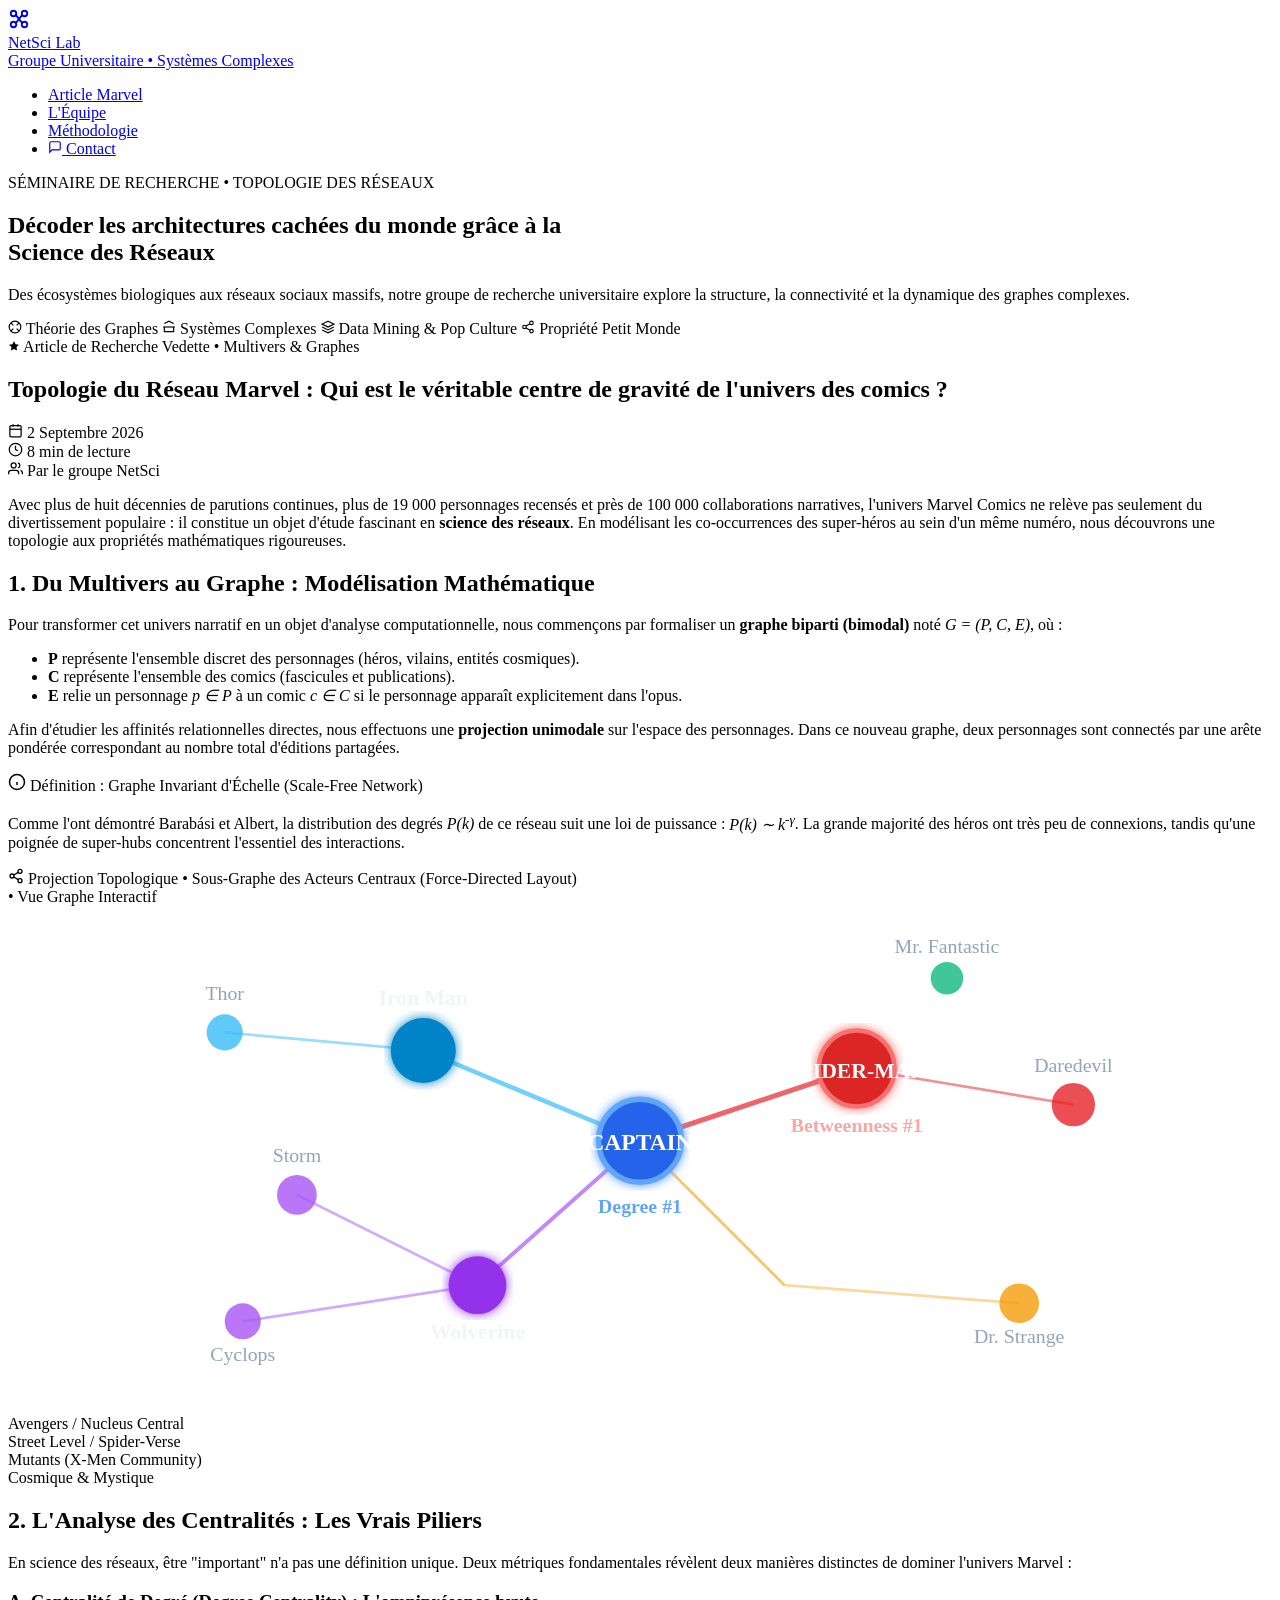
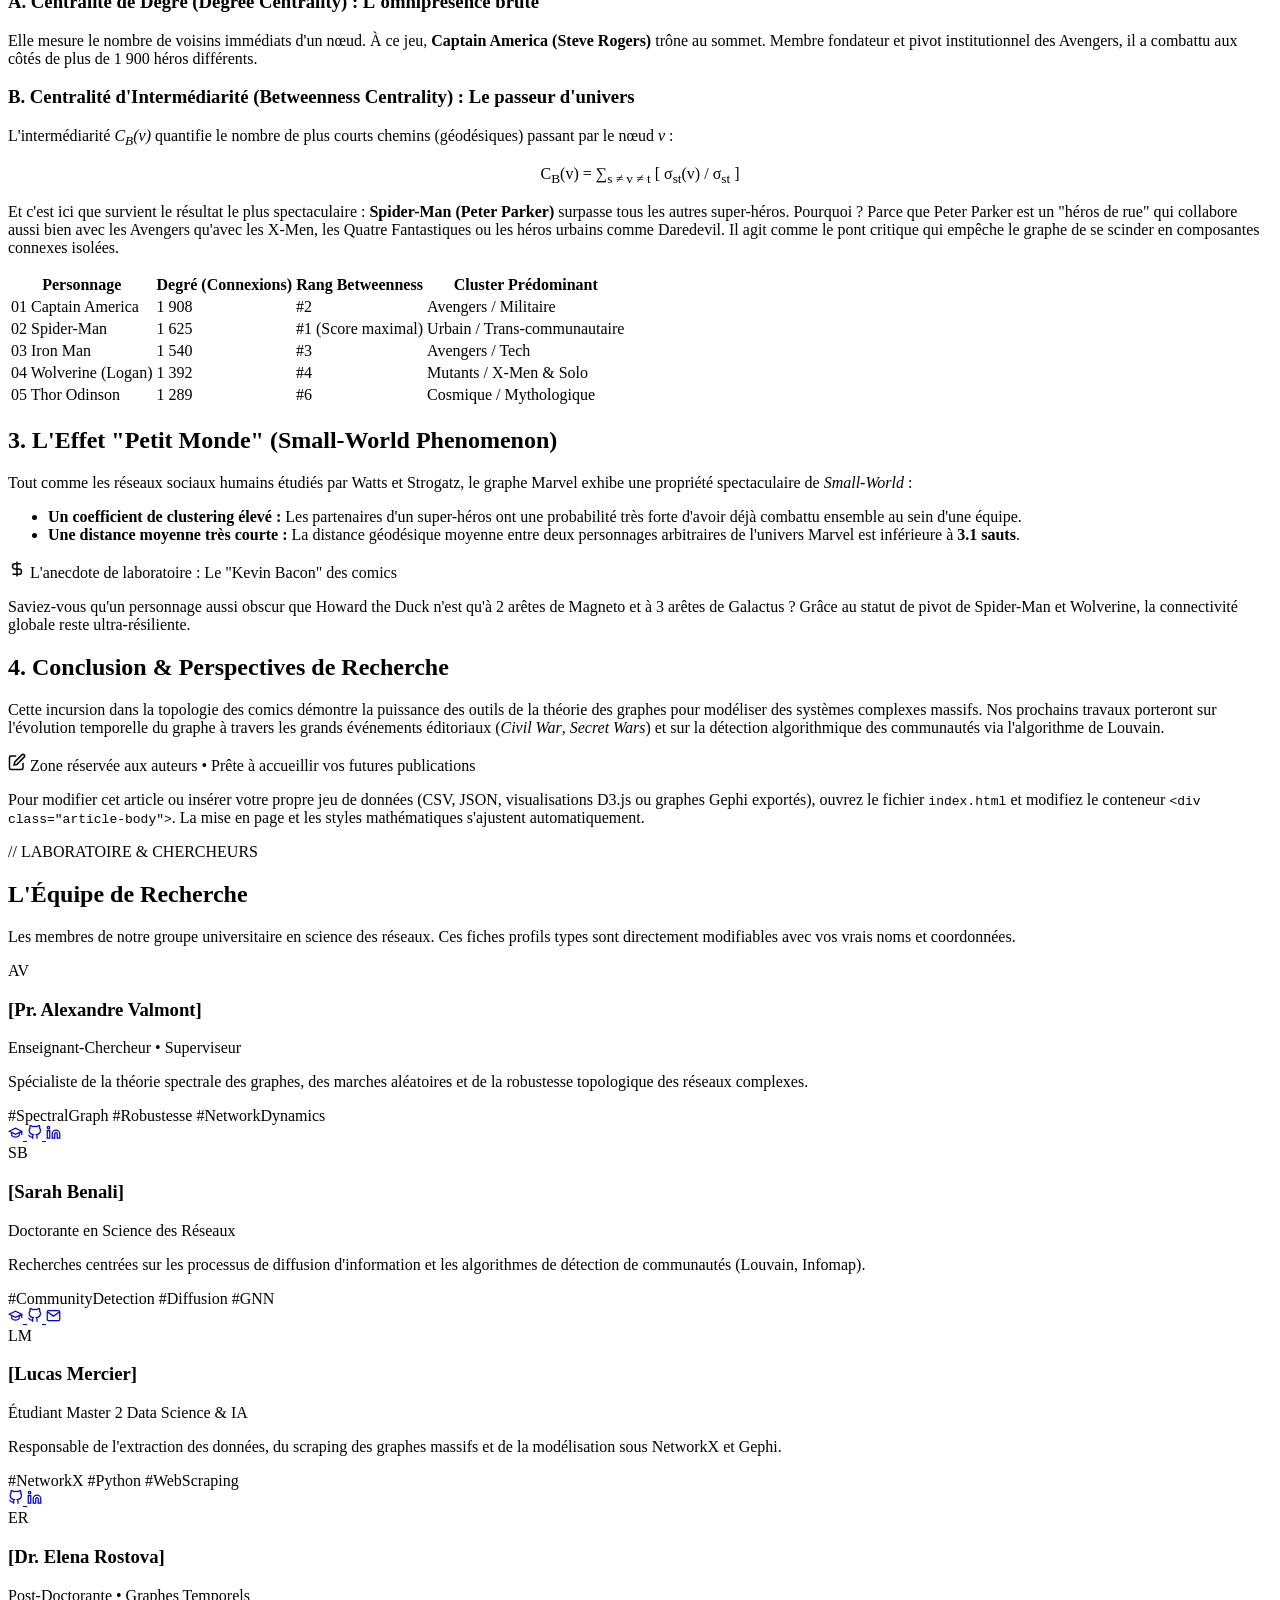
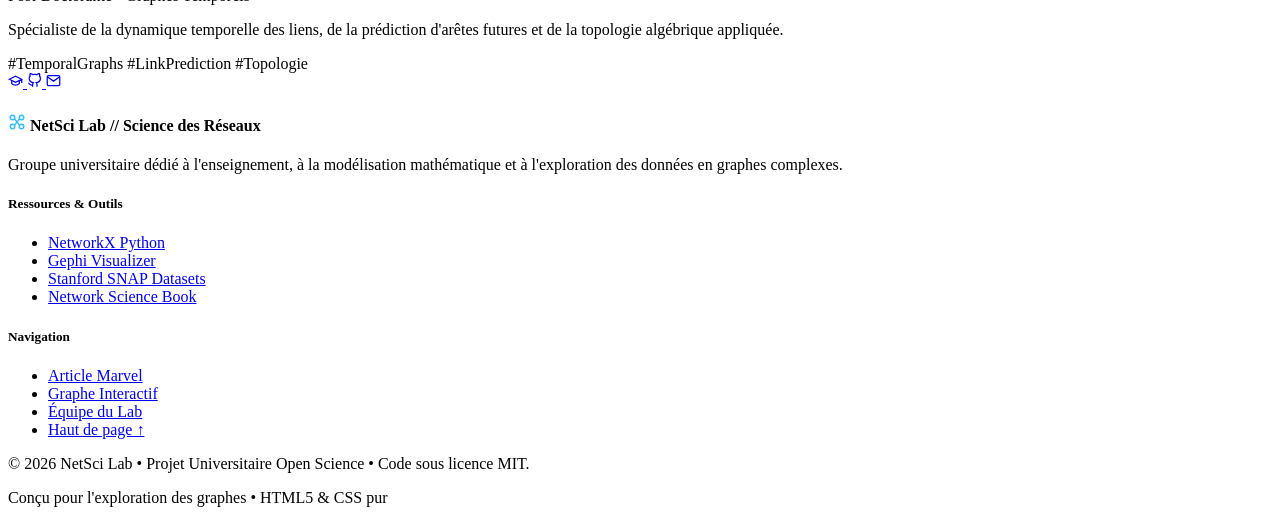
==== index.html @ ac087aaa "Create index.html" ====
<!DOCTYPE html>
<html lang="fr">
<head>
  <meta charset="UTF-8">
  <meta name="viewport" content="width=device-width, initial-scale=1.0">
  <title>NetSci Lab // Blog Universitaire en Science des Réseaux</title>
  <meta name="description" content="Carnet de recherche et blog universitaire dédié à la théorie des graphes, aux systèmes complexes et à l'analyse de réseaux. Premier article : Topologie du réseau Marvel.">
  
  <!-- Polices Google Fonts (Plus Jakarta Sans & JetBrains Mono) -->
  <link rel="preconnect" href="https://fonts.googleapis.com">
  <link rel="preconnect" href="https://fonts.gstatic.com" crossorigin>
  <link href="https://fonts.googleapis.com/css2?family=JetBrains+Mono:wght@400;500;600&family=Plus+Jakarta+Sans:wght@300;400;500;600;700;800&display=swap" rel="stylesheet">
  
  <!-- Feuille de style principale -->
  <link rel="stylesheet" href="style.css">
</head>
<body>

  <!-- Barre de progression de lecture -->
  <div id="reading-progress" aria-hidden="true"></div>

  <!-- NAVIGATION -->
  <header class="navbar">
    <div class="nav-container">
      <a href="#" class="brand" aria-label="Accueil NetSci Lab">
        <div class="brand-icon">
          <!-- Icône abstraite de graphe / réseau -->
          <svg width="22" height="22" viewBox="0 0 24 24" fill="none" stroke="currentColor" stroke-width="2" stroke-linecap="round" stroke-linejoin="round">
            <circle cx="6" cy="6" r="3"></circle>
            <circle cx="18" cy="6" r="3"></circle>
            <circle cx="18" cy="18" r="3"></circle>
            <circle cx="6" cy="18" r="3"></circle>
            <line x1="8.5" y1="7.5" x2="15.5" y2="16.5"></line>
            <line x1="8.5" y1="16.5" x2="15.5" y2="7.5"></line>
          </svg>
        </div>
        <div class="brand-meta">
          <div class="brand-title">
            <span>NetSci</span> Lab
          </div>
          <span class="univ-badge">Groupe Universitaire &bull; Systèmes Complexes</span>
        </div>
      </a>

      <nav aria-label="Navigation principale">
        <ul class="nav-links">
          <li><a href="#article" class="active">Article Marvel</a></li>
          <li><a href="#team">L'Équipe</a></li>
          <li><a href="#methodology">Méthodologie</a></li>
          <li><a href="#contact" class="btn-nav">
            <svg width="14" height="14" viewBox="0 0 24 24" fill="none" stroke="currentColor" stroke-width="2">
              <path d="M21 15a2 2 0 0 1-2 2H7l-4 4V5a2 2 0 0 1 2-2h14a2 2 0 0 1 2 2z"></path>
            </svg>
            Contact
          </a></li>
        </ul>
      </nav>
    </div>
  </header>

  <!-- SECTION HÉROÏQUE -->
  <section class="hero">
    <div class="hero-pill">
      <span class="hero-pill-dot"></span>
      SÉMINAIRE DE RECHERCHE &bull; TOPOLOGIE DES RÉSEAUX
    </div>
    
    <h1 class="hero-title">
      Décoder les architectures cachées du monde grâce à la <br>
      <span class="gradient-text">Science des Réseaux</span>
    </h1>

    <p class="hero-subtitle">
      Des écosystèmes biologiques aux réseaux sociaux massifs, notre groupe de recherche universitaire explore la structure, la connectivité et la dynamique des graphes complexes.
    </p>

    <div class="hero-tags">
      <span class="tag-badge">
        <svg width="14" height="14" viewBox="0 0 24 24" fill="none" stroke="currentColor" stroke-width="2"><circle cx="12" cy="12" r="10"></circle><path d="m4.93 4.93 4.24 4.24"></path><path d="m14.83 9.17 4.24-4.24"></path><path d="m14.83 14.83 4.24 4.24"></path><path d="m9.17 14.83-4.24 4.24"></path></svg>
        Théorie des Graphes
      </span>
      <span class="tag-badge">
        <svg width="14" height="14" viewBox="0 0 24 24" fill="none" stroke="currentColor" stroke-width="2"><path d="M2 12h20"></path><path d="M20 12v8H4v-8"></path><path d="m4 6 8-4 8 4"></path></svg>
        Systèmes Complexes
      </span>
      <span class="tag-badge">
        <svg width="14" height="14" viewBox="0 0 24 24" fill="none" stroke="currentColor" stroke-width="2"><polygon points="12 2 2 7 12 12 22 7 12 2"></polygon><polyline points="2 17 12 22 22 17"></polyline><polyline points="2 12 12 17 22 12"></polyline></svg>
        Data Mining &amp; Pop Culture
      </span>
      <span class="tag-badge">
        <svg width="14" height="14" viewBox="0 0 24 24" fill="none" stroke="currentColor" stroke-width="2"><circle cx="18" cy="5" r="3"></circle><circle cx="6" cy="12" r="3"></circle><circle cx="18" cy="19" r="3"></circle><line x1="8.59" y1="13.51" x2="15.42" y2="17.49"></line><line x1="15.41" y1="6.51" x2="8.59" y2="10.49"></line></svg>
        Propriété Petit Monde
      </span>
    </div>
  </section>

  <!-- ZONE PRINCIPALE : ARTICLE DE FOND -->
  <main class="main-layout" id="article">
    <article class="article-container">
      
      <!-- En-tête de l'article -->
      <header class="article-header">
        <div class="article-category">
          <svg width="12" height="12" viewBox="0 0 24 24" fill="currentColor">
            <polygon points="12 2 15.09 8.26 22 9.27 17 14.14 18.18 21.02 12 17.77 5.82 21.02 7 14.14 2 9.27 8.91 8.26 12 2"></polygon>
          </svg>
          Article de Recherche Vedette &bull; Multivers &amp; Graphes
        </div>

        <h1 class="article-title">
          Topologie du Réseau Marvel : Qui est le véritable centre de gravité de l'univers des comics ?
        </h1>

        <div class="article-meta">
          <div class="meta-item">
            <svg width="15" height="15" viewBox="0 0 24 24" fill="none" stroke="currentColor" stroke-width="2"><rect x="3" y="4" width="18" height="18" rx="2" ry="2"></rect><line x1="16" y1="2" x2="16" y2="6"></line><line x1="8" y1="2" x2="8" y2="6"></line><line x1="3" y1="10" x2="21" y2="10"></line></svg>
            <span>2 Septembre 2026</span>
          </div>
          <div class="meta-item">
            <svg width="15" height="15" viewBox="0 0 24 24" fill="none" stroke="currentColor" stroke-width="2"><circle cx="12" cy="12" r="10"></circle><polyline points="12 6 12 12 16 14"></polyline></svg>
            <span>8 min de lecture</span>
          </div>
          <div class="meta-item">
            <svg width="15" height="15" viewBox="0 0 24 24" fill="none" stroke="currentColor" stroke-width="2"><path d="M17 21v-2a4 4 0 0 0-4-4H5a4 4 0 0 0-4 4v2"></path><circle cx="9" cy="7" r="4"></circle><path d="M23 21v-2a4 4 0 0 0-3-3.87"></path><path d="M16 3.13a4 4 0 0 1 0 7.75"></path></svg>
            <span>Par le groupe NetSci</span>
          </div>
        </div>
      </header>

      <!-- Corps rédigé de l'article -->
      <div class="article-body">
        
        <p class="article-lead">
          Avec plus de huit décennies de parutions continues, plus de 19 000 personnages recensés et près de 100 000 collaborations narratives, l'univers Marvel Comics ne relève pas seulement du divertissement populaire : il constitue un objet d'étude fascinant en <strong>science des réseaux</strong>. En modélisant les co-occurrences des super-héros au sein d'un même numéro, nous découvrons une topologie aux propriétés mathématiques rigoureuses.
        </p>

        <h2>1. Du Multivers au Graphe : Modélisation Mathématique</h2>
        <p>
          Pour transformer cet univers narratif en un objet d'analyse computationnelle, nous commençons par formaliser un <strong>graphe biparti (bimodal)</strong> noté <em>G = (P, C, E)</em>, où :
        </p>
        <ul>
          <li><strong>P</strong> représente l'ensemble discret des personnages (héros, vilains, entités cosmiques).</li>
          <li><strong>C</strong> représente l'ensemble des comics (fascicules et publications).</li>
          <li><strong>E</strong> relie un personnage <em>p &isin; P</em> à un comic <em>c &isin; C</em> si le personnage apparaît explicitement dans l'opus.</li>
        </ul>
        <p>
          Afin d'étudier les affinités relationnelles directes, nous effectuons une <strong>projection unimodale</strong> sur l'espace des personnages. Dans ce nouveau graphe, deux personnages sont connectés par une arête pondérée correspondant au nombre total d'éditions partagées.
        </p>

        <div class="callout">
          <div class="callout-header">
            <svg width="18" height="18" viewBox="0 0 24 24" fill="none" stroke="currentColor" stroke-width="2"><circle cx="12" cy="12" r="10"></circle><line x1="12" y1="16" x2="12" y2="12"></line><line x1="12" y1="8" x2="12.01" y2="8"></line></svg>
            Définition : Graphe Invariant d'Échelle (Scale-Free Network)
          </div>
          <p>
            Comme l'ont démontré Barabási et Albert, la distribution des degrés <em>P(k)</em> de ce réseau suit une loi de puissance : <em>P(k) &sim; k<sup>-&gamma;</sup></em>. La grande majorité des héros ont très peu de connexions, tandis qu'une poignée de super-hubs concentrent l'essentiel des interactions.
          </p>
        </div>

        <!-- MODULE VISUEL DU GRAPHE INTERACTIF -->
        <div class="graph-preview-card" id="methodology">
          <div class="graph-card-header">
            <div class="graph-card-title">
              <svg width="16" height="16" viewBox="0 0 24 24" fill="none" stroke="currentColor" stroke-width="2"><circle cx="18" cy="5" r="3"></circle><circle cx="6" cy="12" r="3"></circle><circle cx="18" cy="19" r="3"></circle><line x1="8.59" y1="13.51" x2="15.42" y2="17.49"></line><line x1="15.41" y1="6.51" x2="8.59" y2="10.49"></line></svg>
              Projection Topologique &bull; Sous-Graphe des Acteurs Centraux (Force-Directed Layout)
            </div>
            <div class="graph-card-actions">
              <span class="graph-badge-live">&bull; Vue Graphe Interactif</span>
            </div>
          </div>

          <div class="graph-canvas-mockup">
            <!-- Schéma vectoriel illustrant les nœuds centraux et leurs liens -->
            <svg class="graph-svg" viewBox="0 0 700 280">
              <defs>
                <linearGradient id="edgeGrad" x1="0%" y1="0%" x2="100%" y2="100%">
                  <stop offset="0%" stop-color="#38bdf8" stop-opacity="0.6"/>
                  <stop offset="100%" stop-color="#a855f7" stop-opacity="0.6"/>
                </linearGradient>
                <filter id="glow">
                  <feGaussianBlur stdDeviation="3" result="coloredBlur"/>
                  <feMerge>
                    <feMergeNode in="coloredBlur"/>
                    <feMergeNode in="SourceGraphic"/>
                  </feMerge>
                </filter>
              </defs>

              <!-- Arêtes du graphe -->
              <g stroke="rgba(255, 255, 255, 0.12)" stroke-width="1.5">
                <!-- Liens Capitaine / Iron Man / Spider-Man -->
                <line x1="350" y1="130" x2="230" y2="80" stroke="#38bdf8" stroke-width="2.5" stroke-opacity="0.7"/>
                <line x1="350" y1="130" x2="470" y2="90" stroke="#e62429" stroke-width="2.8" stroke-opacity="0.7"/>
                <line x1="230" y1="80" x2="470" y2="90" stroke="rgba(255,255,255,0.2)"/>
                <!-- Liens Wolverine (Hub Mutant) -->
                <line x1="350" y1="130" x2="260" y2="210" stroke="#a855f7" stroke-width="2.2" stroke-opacity="0.7"/>
                <line x1="260" y1="210" x2="130" y2="230" stroke="#a855f7" stroke-opacity="0.5"/>
                <line x1="260" y1="210" x2="160" y2="160" stroke="#a855f7" stroke-opacity="0.5"/>
                <!-- Liens Thor & Cosmique -->
                <line x1="230" y1="80" x2="120" y2="70" stroke="#38bdf8" stroke-opacity="0.5"/>
                <line x1="350" y1="130" x2="430" y2="210" stroke="#f59e0b" stroke-opacity="0.6"/>
                <line x1="430" y1="210" x2="560" y2="220" stroke="#f59e0b" stroke-opacity="0.4"/>
                <line x1="470" y1="90" x2="590" y2="110" stroke="#e62429" stroke-opacity="0.5"/>
                <line x1="470" y1="90" x2="520" y2="40" stroke="rgba(255,255,255,0.2)"/>
              </g>

              <!-- Nœuds périphériques -->
              <circle cx="120" cy="70" r="10" fill="#38bdf8" opacity="0.8"/>
              <text x="120" y="52" fill="#94a3b8" font-size="11" text-anchor="middle" font-family="var(--font-mono)">Thor</text>

              <circle cx="160" cy="160" r="11" fill="#a855f7" opacity="0.8"/>
              <text x="160" y="142" fill="#94a3b8" font-size="11" text-anchor="middle" font-family="var(--font-mono)">Storm</text>

              <circle cx="130" cy="230" r="10" fill="#a855f7" opacity="0.8"/>
              <text x="130" y="252" fill="#94a3b8" font-size="11" text-anchor="middle" font-family="var(--font-mono)">Cyclops</text>

              <circle cx="560" cy="220" r="11" fill="#f59e0b" opacity="0.8"/>
              <text x="560" y="242" fill="#94a3b8" font-size="11" text-anchor="middle" font-family="var(--font-mono)">Dr. Strange</text>

              <circle cx="590" cy="110" r="12" fill="#e62429" opacity="0.8"/>
              <text x="590" y="92" fill="#94a3b8" font-size="11" text-anchor="middle" font-family="var(--font-mono)">Daredevil</text>

              <circle cx="520" cy="40" r="9" fill="#10b981" opacity="0.8"/>
              <text x="520" y="26" fill="#94a3b8" font-size="11" text-anchor="middle" font-family="var(--font-mono)">Mr. Fantastic</text>

              <!-- Nœuds majeurs (Hubs) avec lueur -->
              <!-- Wolverine -->
              <circle cx="260" cy="210" r="16" fill="#9333ea" filter="url(#glow)"/>
              <text x="260" y="240" fill="#f1f5f9" font-size="12" font-weight="700" text-anchor="middle" font-family="var(--font-sans)">Wolverine</text>

              <!-- Iron Man -->
              <circle cx="230" cy="80" r="18" fill="#0284c7" filter="url(#glow)"/>
              <text x="230" y="55" fill="#f1f5f9" font-size="12" font-weight="700" text-anchor="middle" font-family="var(--font-sans)">Iron Man</text>

              <!-- Captain America (Centre géodésique) -->
              <circle cx="350" cy="130" r="23" fill="#2563eb" stroke="#60a5fa" stroke-width="3" filter="url(#glow)"/>
              <text x="350" y="135" fill="#ffffff" font-size="13" font-weight="800" text-anchor="middle" font-family="var(--font-sans)">CAPTAIN</text>
              <text x="350" y="170" fill="#60a5fa" font-size="11" font-weight="600" text-anchor="middle" font-family="var(--font-mono)">Degree #1</text>

              <!-- Spider-Man (Hub Intermédiarité) -->
              <circle cx="470" cy="90" r="21" fill="#dc2626" stroke="#f87171" stroke-width="2.5" filter="url(#glow)"/>
              <text x="470" y="95" fill="#ffffff" font-size="12" font-weight="800" text-anchor="middle" font-family="var(--font-sans)">SPIDER-MAN</text>
              <text x="470" y="125" fill="#fca5a5" font-size="11" font-weight="600" text-anchor="middle" font-family="var(--font-mono)">Betweenness #1</text>
            </svg>
          </div>

          <div class="graph-legend">
            <div class="legend-item">
              <span class="legend-dot" style="background:#2563eb;"></span>
              <span>Avengers / Nucleus Central</span>
            </div>
            <div class="legend-item">
              <span class="legend-dot" style="background:#dc2626;"></span>
              <span>Street Level / Spider-Verse</span>
            </div>
            <div class="legend-item">
              <span class="legend-dot" style="background:#9333ea;"></span>
              <span>Mutants (X-Men Community)</span>
            </div>
            <div class="legend-item">
              <span class="legend-dot" style="background:#f59e0b;"></span>
              <span>Cosmique &amp; Mystique</span>
            </div>
          </div>
        </div>

        <h2>2. L'Analyse des Centralités : Les Vrais Piliers</h2>
        <p>
          En science des réseaux, être "important" n'a pas une définition unique. Deux métriques fondamentales révèlent deux manières distinctes de dominer l'univers Marvel :
        </p>

        <h3>A. Centralité de Degré (Degree Centrality) : L'omniprésence brute</h3>
        <p>
          Elle mesure le nombre de voisins immédiats d'un nœud. À ce jeu, <strong>Captain America (Steve Rogers)</strong> trône au sommet. Membre fondateur et pivot institutionnel des Avengers, il a combattu aux côtés de plus de 1 900 héros différents.
        </p>

        <h3>B. Centralité d'Intermédiarité (Betweenness Centrality) : Le passeur d'univers</h3>
        <p>
          L'intermédiarité <em>C<sub>B</sub>(v)</em> quantifie le nombre de plus courts chemins (géodésiques) passant par le nœud <em>v</em> :
        </p>
        <p style="text-align: center; font-family: var(--font-mono); color: var(--primary-cyan); margin: 1rem 0;">
          C<sub>B</sub>(v) = &sum;<sub>s &ne; v &ne; t</sub> [ &sigma;<sub>st</sub>(v) / &sigma;<sub>st</sub> ]
        </p>
        <p>
          Et c'est ici que survient le résultat le plus spectaculaire : <strong>Spider-Man (Peter Parker)</strong> surpasse tous les autres super-héros. Pourquoi ? Parce que Peter Parker est un "héros de rue" qui collabore aussi bien avec les Avengers qu'avec les X-Men, les Quatre Fantastiques ou les héros urbains comme Daredevil. Il agit comme le pont critique qui empêche le graphe de se scinder en composantes connexes isolées.
        </p>

        <!-- Tableau comparatif -->
        <div class="data-table-wrapper">
          <table class="network-table">
            <thead>
              <tr>
                <th>Personnage</th>
                <th>Degré (Connexions)</th>
                <th>Rang Betweenness</th>
                <th>Cluster Prédominant</th>
              </tr>
            </thead>
            <tbody>
              <tr>
                <td><span class="char-cell"><span class="rank-badge">01</span> Captain America</span></td>
                <td>1 908</td>
                <td>#2</td>
                <td>Avengers / Militaire</td>
              </tr>
              <tr>
                <td><span class="char-cell"><span class="rank-badge">02</span> Spider-Man</span></td>
                <td>1 625</td>
                <td>#1 (Score maximal)</td>
                <td>Urbain / Trans-communautaire</td>
              </tr>
              <tr>
                <td><span class="char-cell"><span class="rank-badge">03</span> Iron Man</span></td>
                <td>1 540</td>
                <td>#3</td>
                <td>Avengers / Tech</td>
              </tr>
              <tr>
                <td><span class="char-cell"><span class="rank-badge">04</span> Wolverine (Logan)</span></td>
                <td>1 392</td>
                <td>#4</td>
                <td>Mutants / X-Men &amp; Solo</td>
              </tr>
              <tr>
                <td><span class="char-cell"><span class="rank-badge">05</span> Thor Odinson</span></td>
                <td>1 289</td>
                <td>#6</td>
                <td>Cosmique / Mythologique</td>
              </tr>
            </tbody>
          </table>
        </div>

        <h2>3. L'Effet "Petit Monde" (Small-World Phenomenon)</h2>
        <p>
          Tout comme les réseaux sociaux humains étudiés par Watts et Strogatz, le graphe Marvel exhibe une propriété spectaculaire de <em>Small-World</em> :
        </p>
        <ul>
          <li><strong>Un coefficient de clustering élevé :</strong> Les partenaires d'un super-héros ont une probabilité très forte d'avoir déjà combattu ensemble au sein d'une équipe.</li>
          <li><strong>Une distance moyenne très courte :</strong> La distance géodésique moyenne entre deux personnages arbitraires de l'univers Marvel est inférieure à <strong>3.1 sauts</strong>.</li>
        </ul>

        <div class="callout callout-marvel">
          <div class="callout-header">
            <svg width="18" height="18" viewBox="0 0 24 24" fill="none" stroke="currentColor" stroke-width="2"><path d="M12 2v20"></path><path d="M17 5H9.5a3.5 3.5 0 0 0 0 7h5a3.5 3.5 0 0 1 0 7H6"></path></svg>
            L'anecdote de laboratoire : Le "Kevin Bacon" des comics
          </div>
          <p>
            Saviez-vous qu'un personnage aussi obscur que Howard the Duck n'est qu'à 2 arêtes de Magneto et à 3 arêtes de Galactus ? Grâce au statut de pivot de Spider-Man et Wolverine, la connectivité globale reste ultra-résiliente.
          </p>
        </div>

        <h2>4. Conclusion &amp; Perspectives de Recherche</h2>
        <p>
          Cette incursion dans la topologie des comics démontre la puissance des outils de la théorie des graphes pour modéliser des systèmes complexes massifs. Nos prochains travaux porteront sur l'évolution temporelle du graphe à travers les grands événements éditoriaux (<em>Civil War</em>, <em>Secret Wars</em>) et sur la détection algorithmique des communautés via l'algorithme de Louvain.
        </p>

        <!-- ZONE D'ÉDITION PRÊTE POUR LE GROUPE -->
        <div class="article-footer-box">
          <div class="edit-notice">
            <svg width="18" height="18" viewBox="0 0 24 24" fill="none" stroke="currentColor" stroke-width="2"><path d="M11 4H4a2 2 0 0 0-2 2v14a2 2 0 0 0 2 2h14a2 2 0 0 0 2-2v-7"></path><path d="M18.5 2.5a2.121 2.121 0 0 1 3 3L12 15l-4 1 1-4 9.5-9.5z"></path></svg>
            Zone réservée aux auteurs &bull; Prête à accueillir vos futures publications
          </div>
          <p class="edit-hint">
            Pour modifier cet article ou insérer votre propre jeu de données (CSV, JSON, visualisations D3.js ou graphes Gephi exportés), ouvrez le fichier <code>index.html</code> et modifiez le conteneur <code>&lt;div class="article-body"&gt;</code>. La mise en page et les styles mathématiques s'ajustent automatiquement.
          </p>
        </div>

      </div>
    </article>
  </main>

  <!-- SECTION ÉQUIPE (PROFILS TYPES DIRECTEMENT ÉDITABLES) -->
  <section class="team-section" id="team">
    <div class="section-header">
      <span class="section-tag">// LABORATOIRE &amp; CHERCHEURS</span>
      <h2 class="section-title">L'Équipe de Recherche</h2>
      <p class="section-desc">
        Les membres de notre groupe universitaire en science des réseaux. Ces fiches profils types sont directement modifiables avec vos vrais noms et coordonnées.
      </p>
    </div>

    <div class="team-grid">
      
      <!-- MEMBRE 1 : ENCADRANT / CHERCHEUR PRINCIPAL -->
      <div class="team-card">
        <div class="member-avatar-wrapper">
          <div class="member-avatar">AV</div>
          <span class="member-status" title="En recherche active"></span>
        </div>
        <h3 class="member-name">[Pr. Alexandre Valmont]</h3>
        <span class="member-role">Enseignant-Chercheur &bull; Superviseur</span>
        <p class="member-bio">
          Spécialiste de la théorie spectrale des graphes, des marches aléatoires et de la robustesse topologique des réseaux complexes.
        </p>
        <div class="member-tags">
          <span>#SpectralGraph</span>
          <span>#Robustesse</span>
          <span>#NetworkDynamics</span>
        </div>
        <div class="member-socials">
          <a href="#" class="social-icon-btn" title="Google Scholar" aria-label="Google Scholar">
            <svg width="15" height="15" viewBox="0 0 24 24" fill="none" stroke="currentColor" stroke-width="2"><path d="M22 10v6M2 10l10-5 10 5-10 5z"></path><path d="M6 12v5c3 3 9 3 12 0v-5"></path></svg>
          </a>
          <a href="#" class="social-icon-btn" title="GitHub" aria-label="GitHub">
            <svg width="15" height="15" viewBox="0 0 24 24" fill="none" stroke="currentColor" stroke-width="2"><path d="M9 19c-5 1.5-5-2.5-7-3m14 6v-3.87a3.37 3.37 0 0 0-.94-2.61c3.14-.35 6.44-1.54 6.44-7A5.44 5.44 0 0 0 20 4.77 5.07 5.07 0 0 0 19.91 1S18.73.65 16 2.48a13.38 13.38 0 0 0-7 0C6.27.65 5.09 1 5.09 1A5.07 5.07 0 0 0 5 4.77a5.44 5.44 0 0 0-1.5 3.78c0 5.42 3.3 6.61 6.44 7A3.37 3.37 0 0 0 9 18.13V22"></path></svg>
          </a>
          <a href="#" class="social-icon-btn" title="LinkedIn" aria-label="LinkedIn">
            <svg width="15" height="15" viewBox="0 0 24 24" fill="none" stroke="currentColor" stroke-width="2"><path d="M16 8a6 6 0 0 1 6 6v7h-4v-7a2 2 0 0 0-2-2 2 2 0 0 0-2 2v7h-4v-7a6 6 0 0 1 6-6z"></path><rect x="2" y="9" width="4" height="12"></rect><circle cx="4" cy="4" r="2"></circle></svg>
          </a>
        </div>
      </div>

      <!-- MEMBRE 2 : DOCTORANTE -->
      <div class="team-card">
        <div class="member-avatar-wrapper">
          <div class="member-avatar">SB</div>
          <span class="member-status" title="En ligne"></span>
        </div>
        <h3 class="member-name">[Sarah Benali]</h3>
        <span class="member-role">Doctorante en Science des Réseaux</span>
        <p class="member-bio">
          Recherches centrées sur les processus de diffusion d'information et les algorithmes de détection de communautés (Louvain, Infomap).
        </p>
        <div class="member-tags">
          <span>#CommunityDetection</span>
          <span>#Diffusion</span>
          <span>#GNN</span>
        </div>
        <div class="member-socials">
          <a href="#" class="social-icon-btn" title="Google Scholar" aria-label="Google Scholar">
            <svg width="15" height="15" viewBox="0 0 24 24" fill="none" stroke="currentColor" stroke-width="2"><path d="M22 10v6M2 10l10-5 10 5-10 5z"></path><path d="M6 12v5c3 3 9 3 12 0v-5"></path></svg>
          </a>
          <a href="#" class="social-icon-btn" title="GitHub" aria-label="GitHub">
            <svg width="15" height="15" viewBox="0 0 24 24" fill="none" stroke="currentColor" stroke-width="2"><path d="M9 19c-5 1.5-5-2.5-7-3m14 6v-3.87a3.37 3.37 0 0 0-.94-2.61c3.14-.35 6.44-1.54 6.44-7A5.44 5.44 0 0 0 20 4.77 5.07 5.07 0 0 0 19.91 1S18.73.65 16 2.48a13.38 13.38 0 0 0-7 0C6.27.65 5.09 1 5.09 1A5.07 5.07 0 0 0 5 4.77a5.44 5.44 0 0 0-1.5 3.78c0 5.42 3.3 6.61 6.44 7A3.37 3.37 0 0 0 9 18.13V22"></path></svg>
          </a>
          <a href="#" class="social-icon-btn" title="Email" aria-label="Email">
            <svg width="15" height="15" viewBox="0 0 24 24" fill="none" stroke="currentColor" stroke-width="2"><path d="M4 4h16c1.1 0 2 .9 2 2v12c0 1.1-.9 2-2 2H4c-1.1 0-2-.9-2-2V6c0-1.1.9-2 2-2z"></path><polyline points="22,6 12,13 2,6"></polyline></svg>
          </a>
        </div>
      </div>

      <!-- MEMBRE 3 : ÉTUDIANT M2 DATA SCIENCE -->
      <div class="team-card">
        <div class="member-avatar-wrapper">
          <div class="member-avatar">LM</div>
          <span class="member-status" title="En projet"></span>
        </div>
        <h3 class="member-name">[Lucas Mercier]</h3>
        <span class="member-role">Étudiant Master 2 Data Science &amp; IA</span>
        <p class="member-bio">
          Responsable de l'extraction des données, du scraping des graphes massifs et de la modélisation sous NetworkX et Gephi.
        </p>
        <div class="member-tags">
          <span>#NetworkX</span>
          <span>#Python</span>
          <span>#WebScraping</span>
        </div>
        <div class="member-socials">
          <a href="#" class="social-icon-btn" title="GitHub" aria-label="GitHub">
            <svg width="15" height="15" viewBox="0 0 24 24" fill="none" stroke="currentColor" stroke-width="2"><path d="M9 19c-5 1.5-5-2.5-7-3m14 6v-3.87a3.37 3.37 0 0 0-.94-2.61c3.14-.35 6.44-1.54 6.44-7A5.44 5.44 0 0 0 20 4.77 5.07 5.07 0 0 0 19.91 1S18.73.65 16 2.48a13.38 13.38 0 0 0-7 0C6.27.65 5.09 1 5.09 1A5.07 5.07 0 0 0 5 4.77a5.44 5.44 0 0 0-1.5 3.78c0 5.42 3.3 6.61 6.44 7A3.37 3.37 0 0 0 9 18.13V22"></path></svg>
          </a>
          <a href="#" class="social-icon-btn" title="LinkedIn" aria-label="LinkedIn">
            <svg width="15" height="15" viewBox="0 0 24 24" fill="none" stroke="currentColor" stroke-width="2"><path d="M16 8a6 6 0 0 1 6 6v7h-4v-7a2 2 0 0 0-2-2 2 2 0 0 0-2 2v7h-4v-7a6 6 0 0 1 6-6z"></path><rect x="2" y="9" width="4" height="12"></rect><circle cx="4" cy="4" r="2"></circle></svg>
          </a>
        </div>
      </div>

      <!-- MEMBRE 4 : POST-DOCTORANTE -->
      <div class="team-card">
        <div class="member-avatar-wrapper">
          <div class="member-avatar">ER</div>
          <span class="member-status" title="En rédaction"></span>
        </div>
        <h3 class="member-name">[Dr. Elena Rostova]</h3>
        <span class="member-role">Post-Doctorante &bull; Graphes Temporels</span>
        <p class="member-bio">
          Spécialiste de la dynamique temporelle des liens, de la prédiction d'arêtes futures et de la topologie algébrique appliquée.
        </p>
        <div class="member-tags">
          <span>#TemporalGraphs</span>
          <span>#LinkPrediction</span>
          <span>#Topologie</span>
        </div>
        <div class="member-socials">
          <a href="#" class="social-icon-btn" title="Google Scholar" aria-label="Google Scholar">
            <svg width="15" height="15" viewBox="0 0 24 24" fill="none" stroke="currentColor" stroke-width="2"><path d="M22 10v6M2 10l10-5 10 5-10 5z"></path><path d="M6 12v5c3 3 9 3 12 0v-5"></path></svg>
          </a>
          <a href="#" class="social-icon-btn" title="GitHub" aria-label="GitHub">
            <svg width="15" height="15" viewBox="0 0 24 24" fill="none" stroke="currentColor" stroke-width="2"><path d="M9 19c-5 1.5-5-2.5-7-3m14 6v-3.87a3.37 3.37 0 0 0-.94-2.61c3.14-.35 6.44-1.54 6.44-7A5.44 5.44 0 0 0 20 4.77 5.07 5.07 0 0 0 19.91 1S18.73.65 16 2.48a13.38 13.38 0 0 0-7 0C6.27.65 5.09 1 5.09 1A5.07 5.07 0 0 0 5 4.77a5.44 5.44 0 0 0-1.5 3.78c0 5.42 3.3 6.61 6.44 7A3.37 3.37 0 0 0 9 18.13V22"></path></svg>
          </a>
          <a href="#" class="social-icon-btn" title="Email" aria-label="Email">
            <svg width="15" height="15" viewBox="0 0 24 24" fill="none" stroke="currentColor" stroke-width="2"><path d="M4 4h16c1.1 0 2 .9 2 2v12c0 1.1-.9 2-2 2H4c-1.1 0-2-.9-2-2V6c0-1.1.9-2 2-2z"></path><polyline points="22,6 12,13 2,6"></polyline></svg>
          </a>
        </div>
      </div>

    </div>
  </section>

  <!-- PIED DE PAGE (FOOTER) -->
  <footer class="site-footer" id="contact">
    <div class="footer-container">
      <div class="footer-brand">
        <h4>
          <svg width="18" height="18" viewBox="0 0 24 24" fill="none" stroke="#38bdf8" stroke-width="2">
            <circle cx="6" cy="6" r="3"></circle>
            <circle cx="18" cy="6" r="3"></circle>
            <circle cx="18" cy="18" r="3"></circle>
            <circle cx="6" cy="18" r="3"></circle>
            <line x1="8.5" y1="7.5" x2="15.5" y2="16.5"></line>
            <line x1="8.5" y1="16.5" x2="15.5" y2="7.5"></line>
          </svg>
          NetSci Lab // Science des Réseaux
        </h4>
        <p>
          Groupe universitaire dédié à l'enseignement, à la modélisation mathématique et à l'exploration des données en graphes complexes.
        </p>
      </div>

      <div class="footer-col">
        <h5>Ressources &amp; Outils</h5>
        <ul class="footer-links">
          <li><a href="https://networkx.org/" target="_blank" rel="noopener">NetworkX Python</a></li>
          <li><a href="https://gephi.org/" target="_blank" rel="noopener">Gephi Visualizer</a></li>
          <li><a href="https://snap.stanford.edu/data/" target="_blank" rel="noopener">Stanford SNAP Datasets</a></li>
          <li><a href="https://barabasi.com/book/network-science" target="_blank" rel="noopener">Network Science Book</a></li>
        </ul>
      </div>

      <div class="footer-col">
        <h5>Navigation</h5>
        <ul class="footer-links">
          <li><a href="#article">Article Marvel</a></li>
          <li><a href="#methodology">Graphe Interactif</a></li>
          <li><a href="#team">Équipe du Lab</a></li>
          <li><a href="#">Haut de page &uarr;</a></li>
        </ul>
      </div>
    </div>

    <div class="footer-bottom">
      <p>&copy; 2026 NetSci Lab &bull; Projet Universitaire Open Science &bull; Code sous licence MIT.</p>
      <p>Conçu pour l'exploration des graphes &bull; HTML5 &amp; CSS pur</p>
    </div>
  </footer>

  <!-- Script interactif léger pour la barre de lecture -->
  <script>
    window.addEventListener('scroll', () => {
      const winScroll = document.body.scrollTop || document.documentElement.scrollTop;
      const height = document.documentElement.scrollHeight - document.documentElement.clientHeight;
      const scrolled = (winScroll / height) * 100;
      const progressBar = document.getElementById('reading-progress');
      if (progressBar) {
        progressBar.style.width = scrolled + '%';
      }
    });
  </script>
</body>
</html>
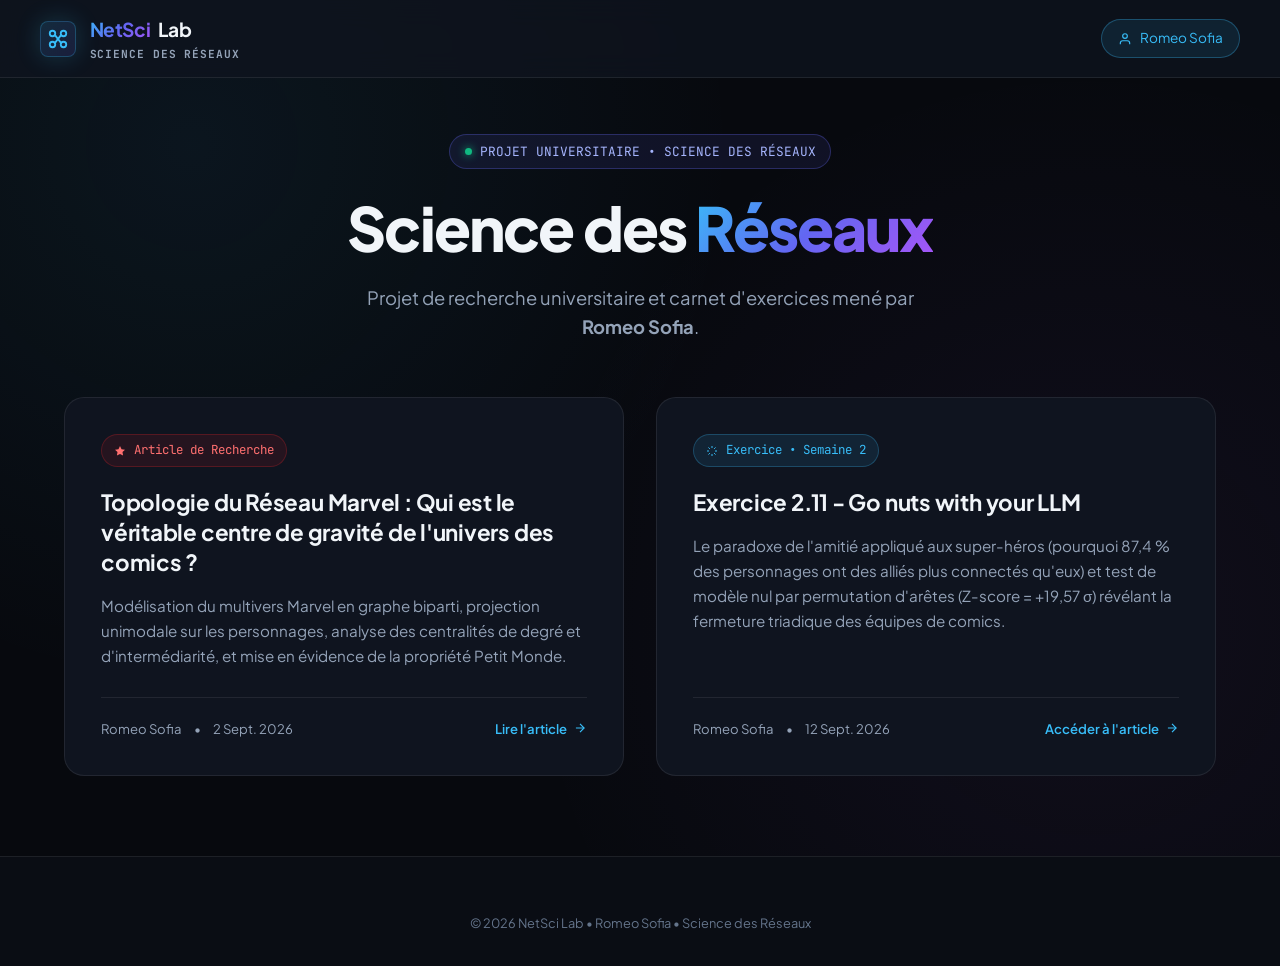
==== commit 2bf3d0b0: "Ajout de l'exercice 2.11 et mise à jour du site" ====
--- a/index.html
+++ b/index.html
@@ -3,8 +3,8 @@
 <head>
   <meta charset="UTF-8">
   <meta name="viewport" content="width=device-width, initial-scale=1.0">
-  <title>NetSci Lab // Blog Universitaire en Science des Réseaux</title>
-  <meta name="description" content="Carnet de recherche et blog universitaire dédié à la théorie des graphes, aux systèmes complexes et à l'analyse de réseaux. Premier article : Topologie du réseau Marvel.">
+  <title>NetSci Lab // Science des Réseaux</title>
+  <meta name="description" content="Carnet de recherche et projets en théorie des graphes et science des réseaux - Par Romeo Sofia">
   
   <!-- Polices Google Fonts (Plus Jakarta Sans & JetBrains Mono) -->
   <link rel="preconnect" href="https://fonts.googleapis.com">
@@ -16,15 +16,11 @@
 </head>
 <body>
 
-  <!-- Barre de progression de lecture -->
-  <div id="reading-progress" aria-hidden="true"></div>
-
   <!-- NAVIGATION -->
   <header class="navbar">
     <div class="nav-container">
-      <a href="#" class="brand" aria-label="Accueil NetSci Lab">
+      <a href="index.html" class="brand" aria-label="Accueil NetSci Lab">
         <div class="brand-icon">
-          <!-- Icône abstraite de graphe / réseau -->
           <svg width="22" height="22" viewBox="0 0 24 24" fill="none" stroke="currentColor" stroke-width="2" stroke-linecap="round" stroke-linejoin="round">
             <circle cx="6" cy="6" r="3"></circle>
             <circle cx="18" cy="6" r="3"></circle>
@@ -38,524 +34,117 @@
           <div class="brand-title">
             <span>NetSci</span> Lab
           </div>
-          <span class="univ-badge">Groupe Universitaire &bull; Systèmes Complexes</span>
+          <span class="univ-badge">Science des Réseaux</span>
         </div>
       </a>
 
-      <nav aria-label="Navigation principale">
-        <ul class="nav-links">
-          <li><a href="#article" class="active">Article Marvel</a></li>
-          <li><a href="#team">L'Équipe</a></li>
-          <li><a href="#methodology">Méthodologie</a></li>
-          <li><a href="#contact" class="btn-nav">
-            <svg width="14" height="14" viewBox="0 0 24 24" fill="none" stroke="currentColor" stroke-width="2">
-              <path d="M21 15a2 2 0 0 1-2 2H7l-4 4V5a2 2 0 0 1 2-2h14a2 2 0 0 1 2 2z"></path>
-            </svg>
-            Contact
-          </a></li>
-        </ul>
+      <nav aria-label="Navigation">
+        <span class="btn-nav" style="cursor: default;">
+          <svg width="14" height="14" viewBox="0 0 24 24" fill="none" stroke="currentColor" stroke-width="2">
+            <path d="M20 21v-2a4 4 0 0 0-4-4H8a4 4 0 0 0-4 4v2"></path>
+            <circle cx="12" cy="7" r="4"></circle>
+          </svg>
+          Romeo Sofia
+        </span>
       </nav>
     </div>
   </header>
 
-  <!-- SECTION HÉROÏQUE -->
-  <section class="hero">
+  <!-- SECTION HÉROÏQUE SIMPLIFIÉE -->
+  <section class="hero" style="margin-top: 3.5rem; margin-bottom: 3.5rem;">
     <div class="hero-pill">
       <span class="hero-pill-dot"></span>
-      SÉMINAIRE DE RECHERCHE &bull; TOPOLOGIE DES RÉSEAUX
+      PROJET UNIVERSITAIRE &bull; SCIENCE DES RÉSEAUX
     </div>
     
     <h1 class="hero-title">
-      Décoder les architectures cachées du monde grâce à la <br>
-      <span class="gradient-text">Science des Réseaux</span>
+      Science des <span class="gradient-text">Réseaux</span>
     </h1>
 
-    <p class="hero-subtitle">
-      Des écosystèmes biologiques aux réseaux sociaux massifs, notre groupe de recherche universitaire explore la structure, la connectivité et la dynamique des graphes complexes.
+    <p class="hero-subtitle" style="max-width: 580px;">
+      Projet de recherche universitaire et carnet d'exercices mené par <strong>Romeo Sofia</strong>.
     </p>
-
-    <div class="hero-tags">
-      <span class="tag-badge">
-        <svg width="14" height="14" viewBox="0 0 24 24" fill="none" stroke="currentColor" stroke-width="2"><circle cx="12" cy="12" r="10"></circle><path d="m4.93 4.93 4.24 4.24"></path><path d="m14.83 9.17 4.24-4.24"></path><path d="m14.83 14.83 4.24 4.24"></path><path d="m9.17 14.83-4.24 4.24"></path></svg>
-        Théorie des Graphes
-      </span>
-      <span class="tag-badge">
-        <svg width="14" height="14" viewBox="0 0 24 24" fill="none" stroke="currentColor" stroke-width="2"><path d="M2 12h20"></path><path d="M20 12v8H4v-8"></path><path d="m4 6 8-4 8 4"></path></svg>
-        Systèmes Complexes
-      </span>
-      <span class="tag-badge">
-        <svg width="14" height="14" viewBox="0 0 24 24" fill="none" stroke="currentColor" stroke-width="2"><polygon points="12 2 2 7 12 12 22 7 12 2"></polygon><polyline points="2 17 12 22 22 17"></polyline><polyline points="2 12 12 17 22 12"></polyline></svg>
-        Data Mining &amp; Pop Culture
-      </span>
-      <span class="tag-badge">
-        <svg width="14" height="14" viewBox="0 0 24 24" fill="none" stroke="currentColor" stroke-width="2"><circle cx="18" cy="5" r="3"></circle><circle cx="6" cy="12" r="3"></circle><circle cx="18" cy="19" r="3"></circle><line x1="8.59" y1="13.51" x2="15.42" y2="17.49"></line><line x1="15.41" y1="6.51" x2="8.59" y2="10.49"></line></svg>
-        Propriété Petit Monde
-      </span>
-    </div>
   </section>
 
-  <!-- ZONE PRINCIPALE : ARTICLE DE FOND -->
-  <main class="main-layout" id="article">
-    <article class="article-container">
+  <!-- GRILLE DES ARTICLES -->
+  <main class="articles-section">
+    <div class="articles-grid">
       
-      <!-- En-tête de l'article -->
-      <header class="article-header">
-        <div class="article-category">
+      <!-- ARTICLE 1 : MARVEL -->
+      <a href="marvel.html" class="article-card">
+        <div class="article-card-badge marvel">
           <svg width="12" height="12" viewBox="0 0 24 24" fill="currentColor">
             <polygon points="12 2 15.09 8.26 22 9.27 17 14.14 18.18 21.02 12 17.77 5.82 21.02 7 14.14 2 9.27 8.91 8.26 12 2"></polygon>
           </svg>
-          Article de Recherche Vedette &bull; Multivers &amp; Graphes
+          Article de Recherche
         </div>
 
-        <h1 class="article-title">
+        <h2 class="article-card-title">
           Topologie du Réseau Marvel : Qui est le véritable centre de gravité de l'univers des comics ?
-        </h1>
+        </h2>
 
-        <div class="article-meta">
-          <div class="meta-item">
-            <svg width="15" height="15" viewBox="0 0 24 24" fill="none" stroke="currentColor" stroke-width="2"><rect x="3" y="4" width="18" height="18" rx="2" ry="2"></rect><line x1="16" y1="2" x2="16" y2="6"></line><line x1="8" y1="2" x2="8" y2="6"></line><line x1="3" y1="10" x2="21" y2="10"></line></svg>
-            <span>2 Septembre 2026</span>
-          </div>
-          <div class="meta-item">
-            <svg width="15" height="15" viewBox="0 0 24 24" fill="none" stroke="currentColor" stroke-width="2"><circle cx="12" cy="12" r="10"></circle><polyline points="12 6 12 12 16 14"></polyline></svg>
-            <span>8 min de lecture</span>
-          </div>
-          <div class="meta-item">
-            <svg width="15" height="15" viewBox="0 0 24 24" fill="none" stroke="currentColor" stroke-width="2"><path d="M17 21v-2a4 4 0 0 0-4-4H5a4 4 0 0 0-4 4v2"></path><circle cx="9" cy="7" r="4"></circle><path d="M23 21v-2a4 4 0 0 0-3-3.87"></path><path d="M16 3.13a4 4 0 0 1 0 7.75"></path></svg>
-            <span>Par le groupe NetSci</span>
-          </div>
-        </div>
-      </header>
-
-      <!-- Corps rédigé de l'article -->
-      <div class="article-body">
-        
-        <p class="article-lead">
-          Avec plus de huit décennies de parutions continues, plus de 19 000 personnages recensés et près de 100 000 collaborations narratives, l'univers Marvel Comics ne relève pas seulement du divertissement populaire : il constitue un objet d'étude fascinant en <strong>science des réseaux</strong>. En modélisant les co-occurrences des super-héros au sein d'un même numéro, nous découvrons une topologie aux propriétés mathématiques rigoureuses.
+        <p class="article-card-desc">
+          Modélisation du multivers Marvel en graphe biparti, projection unimodale sur les personnages, analyse des centralités de degré et d'intermédiarité, et mise en évidence de la propriété Petit Monde.
         </p>
 
-        <h2>1. Du Multivers au Graphe : Modélisation Mathématique</h2>
-        <p>
-          Pour transformer cet univers narratif en un objet d'analyse computationnelle, nous commençons par formaliser un <strong>graphe biparti (bimodal)</strong> noté <em>G = (P, C, E)</em>, où :
-        </p>
-        <ul>
-          <li><strong>P</strong> représente l'ensemble discret des personnages (héros, vilains, entités cosmiques).</li>
-          <li><strong>C</strong> représente l'ensemble des comics (fascicules et publications).</li>
-          <li><strong>E</strong> relie un personnage <em>p &isin; P</em> à un comic <em>c &isin; C</em> si le personnage apparaît explicitement dans l'opus.</li>
-        </ul>
-        <p>
-          Afin d'étudier les affinités relationnelles directes, nous effectuons une <strong>projection unimodale</strong> sur l'espace des personnages. Dans ce nouveau graphe, deux personnages sont connectés par une arête pondérée correspondant au nombre total d'éditions partagées.
+        <div class="article-card-footer">
+          <div class="article-card-meta">
+            <span>Romeo Sofia</span>
+            <span>&bull;</span>
+            <span>2 Sept. 2026</span>
+          </div>
+          <span class="article-card-link">
+            Lire l'article
+            <svg width="14" height="14" viewBox="0 0 24 24" fill="none" stroke="currentColor" stroke-width="2">
+              <line x1="5" y1="12" x2="19" y2="12"></line>
+              <polyline points="12 5 19 12 12 19"></polyline>
+            </svg>
+          </span>
+        </div>
+      </a>
+
+      <!-- ARTICLE 2 : EXERCICE 2.11 -->
+      <a href="exercice-2-11.html" class="article-card">
+        <div class="article-card-badge">
+          <svg width="12" height="12" viewBox="0 0 24 24" fill="none" stroke="currentColor" stroke-width="2">
+            <path d="M12 2v4M12 18v4M4.93 4.93l2.83 2.83M16.24 16.24l2.83 2.83M2 12h4M18 12h4M4.93 19.07l2.83-2.83M16.24 7.76l2.83-2.83"></path>
+          </svg>
+          Exercice &bull; Semaine 2
+        </div>
+
+        <h2 class="article-card-title">
+          Exercice 2.11 - Go nuts with your LLM
+        </h2>
+
+        <p class="article-card-desc">
+          Le paradoxe de l'amitié appliqué aux super-héros (pourquoi 87,4 % des personnages ont des alliés plus connectés qu'eux) et test de modèle nul par permutation d'arêtes (Z-score = +19,57 &sigma;) révélant la fermeture triadique des équipes de comics.
         </p>
 
-        <div class="callout">
-          <div class="callout-header">
-            <svg width="18" height="18" viewBox="0 0 24 24" fill="none" stroke="currentColor" stroke-width="2"><circle cx="12" cy="12" r="10"></circle><line x1="12" y1="16" x2="12" y2="12"></line><line x1="12" y1="8" x2="12.01" y2="8"></line></svg>
-            Définition : Graphe Invariant d'Échelle (Scale-Free Network)
+        <div class="article-card-footer">
+          <div class="article-card-meta">
+            <span>Romeo Sofia</span>
+            <span>&bull;</span>
+            <span>12 Sept. 2026</span>
           </div>
-          <p>
-            Comme l'ont démontré Barabási et Albert, la distribution des degrés <em>P(k)</em> de ce réseau suit une loi de puissance : <em>P(k) &sim; k<sup>-&gamma;</sup></em>. La grande majorité des héros ont très peu de connexions, tandis qu'une poignée de super-hubs concentrent l'essentiel des interactions.
-          </p>
+          <span class="article-card-link">
+            Accéder à l'article
+            <svg width="14" height="14" viewBox="0 0 24 24" fill="none" stroke="currentColor" stroke-width="2">
+              <line x1="5" y1="12" x2="19" y2="12"></line>
+              <polyline points="12 5 19 12 12 19"></polyline>
+            </svg>
+          </span>
         </div>
+      </a>
 
-        <!-- MODULE VISUEL DU GRAPHE INTERACTIF -->
-        <div class="graph-preview-card" id="methodology">
-          <div class="graph-card-header">
-            <div class="graph-card-title">
-              <svg width="16" height="16" viewBox="0 0 24 24" fill="none" stroke="currentColor" stroke-width="2"><circle cx="18" cy="5" r="3"></circle><circle cx="6" cy="12" r="3"></circle><circle cx="18" cy="19" r="3"></circle><line x1="8.59" y1="13.51" x2="15.42" y2="17.49"></line><line x1="15.41" y1="6.51" x2="8.59" y2="10.49"></line></svg>
-              Projection Topologique &bull; Sous-Graphe des Acteurs Centraux (Force-Directed Layout)
-            </div>
-            <div class="graph-card-actions">
-              <span class="graph-badge-live">&bull; Vue Graphe Interactif</span>
-            </div>
-          </div>
-
-          <div class="graph-canvas-mockup">
-            <!-- Schéma vectoriel illustrant les nœuds centraux et leurs liens -->
-            <svg class="graph-svg" viewBox="0 0 700 280">
-              <defs>
-                <linearGradient id="edgeGrad" x1="0%" y1="0%" x2="100%" y2="100%">
-                  <stop offset="0%" stop-color="#38bdf8" stop-opacity="0.6"/>
-                  <stop offset="100%" stop-color="#a855f7" stop-opacity="0.6"/>
-                </linearGradient>
-                <filter id="glow">
-                  <feGaussianBlur stdDeviation="3" result="coloredBlur"/>
-                  <feMerge>
-                    <feMergeNode in="coloredBlur"/>
-                    <feMergeNode in="SourceGraphic"/>
-                  </feMerge>
-                </filter>
-              </defs>
-
-              <!-- Arêtes du graphe -->
-              <g stroke="rgba(255, 255, 255, 0.12)" stroke-width="1.5">
-                <!-- Liens Capitaine / Iron Man / Spider-Man -->
-                <line x1="350" y1="130" x2="230" y2="80" stroke="#38bdf8" stroke-width="2.5" stroke-opacity="0.7"/>
-                <line x1="350" y1="130" x2="470" y2="90" stroke="#e62429" stroke-width="2.8" stroke-opacity="0.7"/>
-                <line x1="230" y1="80" x2="470" y2="90" stroke="rgba(255,255,255,0.2)"/>
-                <!-- Liens Wolverine (Hub Mutant) -->
-                <line x1="350" y1="130" x2="260" y2="210" stroke="#a855f7" stroke-width="2.2" stroke-opacity="0.7"/>
-                <line x1="260" y1="210" x2="130" y2="230" stroke="#a855f7" stroke-opacity="0.5"/>
-                <line x1="260" y1="210" x2="160" y2="160" stroke="#a855f7" stroke-opacity="0.5"/>
-                <!-- Liens Thor & Cosmique -->
-                <line x1="230" y1="80" x2="120" y2="70" stroke="#38bdf8" stroke-opacity="0.5"/>
-                <line x1="350" y1="130" x2="430" y2="210" stroke="#f59e0b" stroke-opacity="0.6"/>
-                <line x1="430" y1="210" x2="560" y2="220" stroke="#f59e0b" stroke-opacity="0.4"/>
-                <line x1="470" y1="90" x2="590" y2="110" stroke="#e62429" stroke-opacity="0.5"/>
-                <line x1="470" y1="90" x2="520" y2="40" stroke="rgba(255,255,255,0.2)"/>
-              </g>
-
-              <!-- Nœuds périphériques -->
-              <circle cx="120" cy="70" r="10" fill="#38bdf8" opacity="0.8"/>
-              <text x="120" y="52" fill="#94a3b8" font-size="11" text-anchor="middle" font-family="var(--font-mono)">Thor</text>
-
-              <circle cx="160" cy="160" r="11" fill="#a855f7" opacity="0.8"/>
-              <text x="160" y="142" fill="#94a3b8" font-size="11" text-anchor="middle" font-family="var(--font-mono)">Storm</text>
-
-              <circle cx="130" cy="230" r="10" fill="#a855f7" opacity="0.8"/>
-              <text x="130" y="252" fill="#94a3b8" font-size="11" text-anchor="middle" font-family="var(--font-mono)">Cyclops</text>
-
-              <circle cx="560" cy="220" r="11" fill="#f59e0b" opacity="0.8"/>
-              <text x="560" y="242" fill="#94a3b8" font-size="11" text-anchor="middle" font-family="var(--font-mono)">Dr. Strange</text>
-
-              <circle cx="590" cy="110" r="12" fill="#e62429" opacity="0.8"/>
-              <text x="590" y="92" fill="#94a3b8" font-size="11" text-anchor="middle" font-family="var(--font-mono)">Daredevil</text>
-
-              <circle cx="520" cy="40" r="9" fill="#10b981" opacity="0.8"/>
-              <text x="520" y="26" fill="#94a3b8" font-size="11" text-anchor="middle" font-family="var(--font-mono)">Mr. Fantastic</text>
-
-              <!-- Nœuds majeurs (Hubs) avec lueur -->
-              <!-- Wolverine -->
-              <circle cx="260" cy="210" r="16" fill="#9333ea" filter="url(#glow)"/>
-              <text x="260" y="240" fill="#f1f5f9" font-size="12" font-weight="700" text-anchor="middle" font-family="var(--font-sans)">Wolverine</text>
-
-              <!-- Iron Man -->
-              <circle cx="230" cy="80" r="18" fill="#0284c7" filter="url(#glow)"/>
-              <text x="230" y="55" fill="#f1f5f9" font-size="12" font-weight="700" text-anchor="middle" font-family="var(--font-sans)">Iron Man</text>
-
-              <!-- Captain America (Centre géodésique) -->
-              <circle cx="350" cy="130" r="23" fill="#2563eb" stroke="#60a5fa" stroke-width="3" filter="url(#glow)"/>
-              <text x="350" y="135" fill="#ffffff" font-size="13" font-weight="800" text-anchor="middle" font-family="var(--font-sans)">CAPTAIN</text>
-              <text x="350" y="170" fill="#60a5fa" font-size="11" font-weight="600" text-anchor="middle" font-family="var(--font-mono)">Degree #1</text>
-
-              <!-- Spider-Man (Hub Intermédiarité) -->
-              <circle cx="470" cy="90" r="21" fill="#dc2626" stroke="#f87171" stroke-width="2.5" filter="url(#glow)"/>
-              <text x="470" y="95" fill="#ffffff" font-size="12" font-weight="800" text-anchor="middle" font-family="var(--font-sans)">SPIDER-MAN</text>
-              <text x="470" y="125" fill="#fca5a5" font-size="11" font-weight="600" text-anchor="middle" font-family="var(--font-mono)">Betweenness #1</text>
-            </svg>
-          </div>
-
-          <div class="graph-legend">
-            <div class="legend-item">
-              <span class="legend-dot" style="background:#2563eb;"></span>
-              <span>Avengers / Nucleus Central</span>
-            </div>
-            <div class="legend-item">
-              <span class="legend-dot" style="background:#dc2626;"></span>
-              <span>Street Level / Spider-Verse</span>
-            </div>
-            <div class="legend-item">
-              <span class="legend-dot" style="background:#9333ea;"></span>
-              <span>Mutants (X-Men Community)</span>
-            </div>
-            <div class="legend-item">
-              <span class="legend-dot" style="background:#f59e0b;"></span>
-              <span>Cosmique &amp; Mystique</span>
-            </div>
-          </div>
-        </div>
-
-        <h2>2. L'Analyse des Centralités : Les Vrais Piliers</h2>
-        <p>
-          En science des réseaux, être "important" n'a pas une définition unique. Deux métriques fondamentales révèlent deux manières distinctes de dominer l'univers Marvel :
-        </p>
-
-        <h3>A. Centralité de Degré (Degree Centrality) : L'omniprésence brute</h3>
-        <p>
-          Elle mesure le nombre de voisins immédiats d'un nœud. À ce jeu, <strong>Captain America (Steve Rogers)</strong> trône au sommet. Membre fondateur et pivot institutionnel des Avengers, il a combattu aux côtés de plus de 1 900 héros différents.
-        </p>
-
-        <h3>B. Centralité d'Intermédiarité (Betweenness Centrality) : Le passeur d'univers</h3>
-        <p>
-          L'intermédiarité <em>C<sub>B</sub>(v)</em> quantifie le nombre de plus courts chemins (géodésiques) passant par le nœud <em>v</em> :
-        </p>
-        <p style="text-align: center; font-family: var(--font-mono); color: var(--primary-cyan); margin: 1rem 0;">
-          C<sub>B</sub>(v) = &sum;<sub>s &ne; v &ne; t</sub> [ &sigma;<sub>st</sub>(v) / &sigma;<sub>st</sub> ]
-        </p>
-        <p>
-          Et c'est ici que survient le résultat le plus spectaculaire : <strong>Spider-Man (Peter Parker)</strong> surpasse tous les autres super-héros. Pourquoi ? Parce que Peter Parker est un "héros de rue" qui collabore aussi bien avec les Avengers qu'avec les X-Men, les Quatre Fantastiques ou les héros urbains comme Daredevil. Il agit comme le pont critique qui empêche le graphe de se scinder en composantes connexes isolées.
-        </p>
-
-        <!-- Tableau comparatif -->
-        <div class="data-table-wrapper">
-          <table class="network-table">
-            <thead>
-              <tr>
-                <th>Personnage</th>
-                <th>Degré (Connexions)</th>
-                <th>Rang Betweenness</th>
-                <th>Cluster Prédominant</th>
-              </tr>
-            </thead>
-            <tbody>
-              <tr>
-                <td><span class="char-cell"><span class="rank-badge">01</span> Captain America</span></td>
-                <td>1 908</td>
-                <td>#2</td>
-                <td>Avengers / Militaire</td>
-              </tr>
-              <tr>
-                <td><span class="char-cell"><span class="rank-badge">02</span> Spider-Man</span></td>
-                <td>1 625</td>
-                <td>#1 (Score maximal)</td>
-                <td>Urbain / Trans-communautaire</td>
-              </tr>
-              <tr>
-                <td><span class="char-cell"><span class="rank-badge">03</span> Iron Man</span></td>
-                <td>1 540</td>
-                <td>#3</td>
-                <td>Avengers / Tech</td>
-              </tr>
-              <tr>
-                <td><span class="char-cell"><span class="rank-badge">04</span> Wolverine (Logan)</span></td>
-                <td>1 392</td>
-                <td>#4</td>
-                <td>Mutants / X-Men &amp; Solo</td>
-              </tr>
-              <tr>
-                <td><span class="char-cell"><span class="rank-badge">05</span> Thor Odinson</span></td>
-                <td>1 289</td>
-                <td>#6</td>
-                <td>Cosmique / Mythologique</td>
-              </tr>
-            </tbody>
-          </table>
-        </div>
-
-        <h2>3. L'Effet "Petit Monde" (Small-World Phenomenon)</h2>
-        <p>
-          Tout comme les réseaux sociaux humains étudiés par Watts et Strogatz, le graphe Marvel exhibe une propriété spectaculaire de <em>Small-World</em> :
-        </p>
-        <ul>
-          <li><strong>Un coefficient de clustering élevé :</strong> Les partenaires d'un super-héros ont une probabilité très forte d'avoir déjà combattu ensemble au sein d'une équipe.</li>
-          <li><strong>Une distance moyenne très courte :</strong> La distance géodésique moyenne entre deux personnages arbitraires de l'univers Marvel est inférieure à <strong>3.1 sauts</strong>.</li>
-        </ul>
-
-        <div class="callout callout-marvel">
-          <div class="callout-header">
-            <svg width="18" height="18" viewBox="0 0 24 24" fill="none" stroke="currentColor" stroke-width="2"><path d="M12 2v20"></path><path d="M17 5H9.5a3.5 3.5 0 0 0 0 7h5a3.5 3.5 0 0 1 0 7H6"></path></svg>
-            L'anecdote de laboratoire : Le "Kevin Bacon" des comics
-          </div>
-          <p>
-            Saviez-vous qu'un personnage aussi obscur que Howard the Duck n'est qu'à 2 arêtes de Magneto et à 3 arêtes de Galactus ? Grâce au statut de pivot de Spider-Man et Wolverine, la connectivité globale reste ultra-résiliente.
-          </p>
-        </div>
-
-        <h2>4. Conclusion &amp; Perspectives de Recherche</h2>
-        <p>
-          Cette incursion dans la topologie des comics démontre la puissance des outils de la théorie des graphes pour modéliser des systèmes complexes massifs. Nos prochains travaux porteront sur l'évolution temporelle du graphe à travers les grands événements éditoriaux (<em>Civil War</em>, <em>Secret Wars</em>) et sur la détection algorithmique des communautés via l'algorithme de Louvain.
-        </p>
-
-        <!-- ZONE D'ÉDITION PRÊTE POUR LE GROUPE -->
-        <div class="article-footer-box">
-          <div class="edit-notice">
-            <svg width="18" height="18" viewBox="0 0 24 24" fill="none" stroke="currentColor" stroke-width="2"><path d="M11 4H4a2 2 0 0 0-2 2v14a2 2 0 0 0 2 2h14a2 2 0 0 0 2-2v-7"></path><path d="M18.5 2.5a2.121 2.121 0 0 1 3 3L12 15l-4 1 1-4 9.5-9.5z"></path></svg>
-            Zone réservée aux auteurs &bull; Prête à accueillir vos futures publications
-          </div>
-          <p class="edit-hint">
-            Pour modifier cet article ou insérer votre propre jeu de données (CSV, JSON, visualisations D3.js ou graphes Gephi exportés), ouvrez le fichier <code>index.html</code> et modifiez le conteneur <code>&lt;div class="article-body"&gt;</code>. La mise en page et les styles mathématiques s'ajustent automatiquement.
-          </p>
-        </div>
-
-      </div>
-    </article>
+    </div>
   </main>
 
-  <!-- SECTION ÉQUIPE (PROFILS TYPES DIRECTEMENT ÉDITABLES) -->
-  <section class="team-section" id="team">
-    <div class="section-header">
-      <span class="section-tag">// LABORATOIRE &amp; CHERCHEURS</span>
-      <h2 class="section-title">L'Équipe de Recherche</h2>
-      <p class="section-desc">
-        Les membres de notre groupe universitaire en science des réseaux. Ces fiches profils types sont directement modifiables avec vos vrais noms et coordonnées.
-      </p>
-    </div>
-
-    <div class="team-grid">
-      
-      <!-- MEMBRE 1 : ENCADRANT / CHERCHEUR PRINCIPAL -->
-      <div class="team-card">
-        <div class="member-avatar-wrapper">
-          <div class="member-avatar">AV</div>
-          <span class="member-status" title="En recherche active"></span>
-        </div>
-        <h3 class="member-name">[Pr. Alexandre Valmont]</h3>
-        <span class="member-role">Enseignant-Chercheur &bull; Superviseur</span>
-        <p class="member-bio">
-          Spécialiste de la théorie spectrale des graphes, des marches aléatoires et de la robustesse topologique des réseaux complexes.
-        </p>
-        <div class="member-tags">
-          <span>#SpectralGraph</span>
-          <span>#Robustesse</span>
-          <span>#NetworkDynamics</span>
-        </div>
-        <div class="member-socials">
-          <a href="#" class="social-icon-btn" title="Google Scholar" aria-label="Google Scholar">
-            <svg width="15" height="15" viewBox="0 0 24 24" fill="none" stroke="currentColor" stroke-width="2"><path d="M22 10v6M2 10l10-5 10 5-10 5z"></path><path d="M6 12v5c3 3 9 3 12 0v-5"></path></svg>
-          </a>
-          <a href="#" class="social-icon-btn" title="GitHub" aria-label="GitHub">
-            <svg width="15" height="15" viewBox="0 0 24 24" fill="none" stroke="currentColor" stroke-width="2"><path d="M9 19c-5 1.5-5-2.5-7-3m14 6v-3.87a3.37 3.37 0 0 0-.94-2.61c3.14-.35 6.44-1.54 6.44-7A5.44 5.44 0 0 0 20 4.77 5.07 5.07 0 0 0 19.91 1S18.73.65 16 2.48a13.38 13.38 0 0 0-7 0C6.27.65 5.09 1 5.09 1A5.07 5.07 0 0 0 5 4.77a5.44 5.44 0 0 0-1.5 3.78c0 5.42 3.3 6.61 6.44 7A3.37 3.37 0 0 0 9 18.13V22"></path></svg>
-          </a>
-          <a href="#" class="social-icon-btn" title="LinkedIn" aria-label="LinkedIn">
-            <svg width="15" height="15" viewBox="0 0 24 24" fill="none" stroke="currentColor" stroke-width="2"><path d="M16 8a6 6 0 0 1 6 6v7h-4v-7a2 2 0 0 0-2-2 2 2 0 0 0-2 2v7h-4v-7a6 6 0 0 1 6-6z"></path><rect x="2" y="9" width="4" height="12"></rect><circle cx="4" cy="4" r="2"></circle></svg>
-          </a>
-        </div>
-      </div>
-
-      <!-- MEMBRE 2 : DOCTORANTE -->
-      <div class="team-card">
-        <div class="member-avatar-wrapper">
-          <div class="member-avatar">SB</div>
-          <span class="member-status" title="En ligne"></span>
-        </div>
-        <h3 class="member-name">[Sarah Benali]</h3>
-        <span class="member-role">Doctorante en Science des Réseaux</span>
-        <p class="member-bio">
-          Recherches centrées sur les processus de diffusion d'information et les algorithmes de détection de communautés (Louvain, Infomap).
-        </p>
-        <div class="member-tags">
-          <span>#CommunityDetection</span>
-          <span>#Diffusion</span>
-          <span>#GNN</span>
-        </div>
-        <div class="member-socials">
-          <a href="#" class="social-icon-btn" title="Google Scholar" aria-label="Google Scholar">
-            <svg width="15" height="15" viewBox="0 0 24 24" fill="none" stroke="currentColor" stroke-width="2"><path d="M22 10v6M2 10l10-5 10 5-10 5z"></path><path d="M6 12v5c3 3 9 3 12 0v-5"></path></svg>
-          </a>
-          <a href="#" class="social-icon-btn" title="GitHub" aria-label="GitHub">
-            <svg width="15" height="15" viewBox="0 0 24 24" fill="none" stroke="currentColor" stroke-width="2"><path d="M9 19c-5 1.5-5-2.5-7-3m14 6v-3.87a3.37 3.37 0 0 0-.94-2.61c3.14-.35 6.44-1.54 6.44-7A5.44 5.44 0 0 0 20 4.77 5.07 5.07 0 0 0 19.91 1S18.73.65 16 2.48a13.38 13.38 0 0 0-7 0C6.27.65 5.09 1 5.09 1A5.07 5.07 0 0 0 5 4.77a5.44 5.44 0 0 0-1.5 3.78c0 5.42 3.3 6.61 6.44 7A3.37 3.37 0 0 0 9 18.13V22"></path></svg>
-          </a>
-          <a href="#" class="social-icon-btn" title="Email" aria-label="Email">
-            <svg width="15" height="15" viewBox="0 0 24 24" fill="none" stroke="currentColor" stroke-width="2"><path d="M4 4h16c1.1 0 2 .9 2 2v12c0 1.1-.9 2-2 2H4c-1.1 0-2-.9-2-2V6c0-1.1.9-2 2-2z"></path><polyline points="22,6 12,13 2,6"></polyline></svg>
-          </a>
-        </div>
-      </div>
-
-      <!-- MEMBRE 3 : ÉTUDIANT M2 DATA SCIENCE -->
-      <div class="team-card">
-        <div class="member-avatar-wrapper">
-          <div class="member-avatar">LM</div>
-          <span class="member-status" title="En projet"></span>
-        </div>
-        <h3 class="member-name">[Lucas Mercier]</h3>
-        <span class="member-role">Étudiant Master 2 Data Science &amp; IA</span>
-        <p class="member-bio">
-          Responsable de l'extraction des données, du scraping des graphes massifs et de la modélisation sous NetworkX et Gephi.
-        </p>
-        <div class="member-tags">
-          <span>#NetworkX</span>
-          <span>#Python</span>
-          <span>#WebScraping</span>
-        </div>
-        <div class="member-socials">
-          <a href="#" class="social-icon-btn" title="GitHub" aria-label="GitHub">
-            <svg width="15" height="15" viewBox="0 0 24 24" fill="none" stroke="currentColor" stroke-width="2"><path d="M9 19c-5 1.5-5-2.5-7-3m14 6v-3.87a3.37 3.37 0 0 0-.94-2.61c3.14-.35 6.44-1.54 6.44-7A5.44 5.44 0 0 0 20 4.77 5.07 5.07 0 0 0 19.91 1S18.73.65 16 2.48a13.38 13.38 0 0 0-7 0C6.27.65 5.09 1 5.09 1A5.07 5.07 0 0 0 5 4.77a5.44 5.44 0 0 0-1.5 3.78c0 5.42 3.3 6.61 6.44 7A3.37 3.37 0 0 0 9 18.13V22"></path></svg>
-          </a>
-          <a href="#" class="social-icon-btn" title="LinkedIn" aria-label="LinkedIn">
-            <svg width="15" height="15" viewBox="0 0 24 24" fill="none" stroke="currentColor" stroke-width="2"><path d="M16 8a6 6 0 0 1 6 6v7h-4v-7a2 2 0 0 0-2-2 2 2 0 0 0-2 2v7h-4v-7a6 6 0 0 1 6-6z"></path><rect x="2" y="9" width="4" height="12"></rect><circle cx="4" cy="4" r="2"></circle></svg>
-          </a>
-        </div>
-      </div>
-
-      <!-- MEMBRE 4 : POST-DOCTORANTE -->
-      <div class="team-card">
-        <div class="member-avatar-wrapper">
-          <div class="member-avatar">ER</div>
-          <span class="member-status" title="En rédaction"></span>
-        </div>
-        <h3 class="member-name">[Dr. Elena Rostova]</h3>
-        <span class="member-role">Post-Doctorante &bull; Graphes Temporels</span>
-        <p class="member-bio">
-          Spécialiste de la dynamique temporelle des liens, de la prédiction d'arêtes futures et de la topologie algébrique appliquée.
-        </p>
-        <div class="member-tags">
-          <span>#TemporalGraphs</span>
-          <span>#LinkPrediction</span>
-          <span>#Topologie</span>
-        </div>
-        <div class="member-socials">
-          <a href="#" class="social-icon-btn" title="Google Scholar" aria-label="Google Scholar">
-            <svg width="15" height="15" viewBox="0 0 24 24" fill="none" stroke="currentColor" stroke-width="2"><path d="M22 10v6M2 10l10-5 10 5-10 5z"></path><path d="M6 12v5c3 3 9 3 12 0v-5"></path></svg>
-          </a>
-          <a href="#" class="social-icon-btn" title="GitHub" aria-label="GitHub">
-            <svg width="15" height="15" viewBox="0 0 24 24" fill="none" stroke="currentColor" stroke-width="2"><path d="M9 19c-5 1.5-5-2.5-7-3m14 6v-3.87a3.37 3.37 0 0 0-.94-2.61c3.14-.35 6.44-1.54 6.44-7A5.44 5.44 0 0 0 20 4.77 5.07 5.07 0 0 0 19.91 1S18.73.65 16 2.48a13.38 13.38 0 0 0-7 0C6.27.65 5.09 1 5.09 1A5.07 5.07 0 0 0 5 4.77a5.44 5.44 0 0 0-1.5 3.78c0 5.42 3.3 6.61 6.44 7A3.37 3.37 0 0 0 9 18.13V22"></path></svg>
-          </a>
-          <a href="#" class="social-icon-btn" title="Email" aria-label="Email">
-            <svg width="15" height="15" viewBox="0 0 24 24" fill="none" stroke="currentColor" stroke-width="2"><path d="M4 4h16c1.1 0 2 .9 2 2v12c0 1.1-.9 2-2 2H4c-1.1 0-2-.9-2-2V6c0-1.1.9-2 2-2z"></path><polyline points="22,6 12,13 2,6"></polyline></svg>
-          </a>
-        </div>
-      </div>
-
-    </div>
-  </section>
-
   <!-- PIED DE PAGE (FOOTER) -->
-  <footer class="site-footer" id="contact">
-    <div class="footer-container">
-      <div class="footer-brand">
-        <h4>
-          <svg width="18" height="18" viewBox="0 0 24 24" fill="none" stroke="#38bdf8" stroke-width="2">
-            <circle cx="6" cy="6" r="3"></circle>
-            <circle cx="18" cy="6" r="3"></circle>
-            <circle cx="18" cy="18" r="3"></circle>
-            <circle cx="6" cy="18" r="3"></circle>
-            <line x1="8.5" y1="7.5" x2="15.5" y2="16.5"></line>
-            <line x1="8.5" y1="16.5" x2="15.5" y2="7.5"></line>
-          </svg>
-          NetSci Lab // Science des Réseaux
-        </h4>
-        <p>
-          Groupe universitaire dédié à l'enseignement, à la modélisation mathématique et à l'exploration des données en graphes complexes.
-        </p>
-      </div>
-
-      <div class="footer-col">
-        <h5>Ressources &amp; Outils</h5>
-        <ul class="footer-links">
-          <li><a href="https://networkx.org/" target="_blank" rel="noopener">NetworkX Python</a></li>
-          <li><a href="https://gephi.org/" target="_blank" rel="noopener">Gephi Visualizer</a></li>
-          <li><a href="https://snap.stanford.edu/data/" target="_blank" rel="noopener">Stanford SNAP Datasets</a></li>
-          <li><a href="https://barabasi.com/book/network-science" target="_blank" rel="noopener">Network Science Book</a></li>
-        </ul>
-      </div>
-
-      <div class="footer-col">
-        <h5>Navigation</h5>
-        <ul class="footer-links">
-          <li><a href="#article">Article Marvel</a></li>
-          <li><a href="#methodology">Graphe Interactif</a></li>
-          <li><a href="#team">Équipe du Lab</a></li>
-          <li><a href="#">Haut de page &uarr;</a></li>
-        </ul>
-      </div>
-    </div>
-
-    <div class="footer-bottom">
-      <p>&copy; 2026 NetSci Lab &bull; Projet Universitaire Open Science &bull; Code sous licence MIT.</p>
-      <p>Conçu pour l'exploration des graphes &bull; HTML5 &amp; CSS pur</p>
+  <footer class="site-footer">
+    <div class="footer-bottom" style="border-top: none; padding-top: 0; justify-content: center; text-align: center;">
+      <p>&copy; 2026 NetSci Lab &bull; Romeo Sofia &bull; Science des Réseaux</p>
     </div>
   </footer>
 
-  <!-- Script interactif léger pour la barre de lecture -->
-  <script>
-    window.addEventListener('scroll', () => {
-      const winScroll = document.body.scrollTop || document.documentElement.scrollTop;
-      const height = document.documentElement.scrollHeight - document.documentElement.clientHeight;
-      const scrolled = (winScroll / height) * 100;
-      const progressBar = document.getElementById('reading-progress');
-      if (progressBar) {
-        progressBar.style.width = scrolled + '%';
-      }
-    });
-  </script>
 </body>
 </html>
--- a/style.css
+++ b/style.css
@@ -0,0 +1,1026 @@
+/* ==========================================================================
+   NetSci Lab // Blog Universitaire en Science des Réseaux
+   Feuille de style moderne, responsive et optimisée
+   ========================================================================== */
+
+/* --------------------------------------------------------------------------
+   1. VARIABLES & DESIGN SYSTEM
+   -------------------------------------------------------------------------- */
+:root {
+  /* Palette de couleurs scientifiques & cybernétiques */
+  --bg-dark: #07090e;
+  --bg-surface: #0f141f;
+  --bg-surface-elevated: #161e2e;
+  --bg-surface-glass: rgba(15, 20, 31, 0.75);
+  --border-subtle: rgba(255, 255, 255, 0.08);
+  --border-glow: rgba(56, 189, 248, 0.25);
+  
+  /* Accents Réseau & Connexions */
+  --primary-cyan: #38bdf8;
+  --primary-blue: #3b82f6;
+  --primary-indigo: #6366f1;
+  --accent-purple: #a855f7;
+  --accent-emerald: #10b981;
+  --accent-crimson: #f43f5e;
+  --marvel-red: #e62429;
+  
+  /* Dégradés */
+  --grad-primary: linear-gradient(135deg, #38bdf8 0%, #6366f1 50%, #a855f7 100%);
+  --grad-marvel: linear-gradient(135deg, #e62429 0%, #ff6b6b 100%);
+  --grad-surface: linear-gradient(180deg, rgba(22, 30, 46, 0.8) 0%, rgba(15, 20, 31, 0.95) 100%);
+  
+  /* Typographie */
+  --text-main: #f1f5f9;
+  --text-muted: #94a3b8;
+  --text-faint: #64748b;
+  --font-sans: 'Plus Jakarta Sans', -apple-system, BlinkMacSystemFont, 'Segoe UI', Roboto, sans-serif;
+  --font-mono: 'JetBrains Mono', 'Fira Code', monospace;
+
+  /* Ombres & Lueurs */
+  --shadow-sm: 0 2px 8px rgba(0, 0, 0, 0.3);
+  --shadow-lg: 0 12px 32px -4px rgba(0, 0, 0, 0.5);
+  --glow-cyan: 0 0 24px rgba(56, 189, 248, 0.2);
+  --glow-marvel: 0 0 30px rgba(230, 36, 41, 0.25);
+  
+  /* Layout & Espacement */
+  --max-width: 1200px;
+  --content-width: 820px;
+  --radius-sm: 8px;
+  --radius-md: 14px;
+  --radius-lg: 20px;
+  --radius-full: 9999px;
+  --transition: all 0.25s cubic-bezier(0.16, 1, 0.3, 1);
+}
+
+/* --------------------------------------------------------------------------
+   2. RESET & BASE
+   -------------------------------------------------------------------------- */
+*, *::before, *::after {
+  box-sizing: border-box;
+  margin: 0;
+  padding: 0;
+}
+
+html {
+  scroll-behavior: smooth;
+  font-size: 16px;
+  background-color: var(--bg-dark);
+  color: var(--text-main);
+  font-family: var(--font-sans);
+  line-height: 1.65;
+  -webkit-font-smoothing: antialiased;
+}
+
+body {
+  position: relative;
+  overflow-x: hidden;
+  min-height: 100vh;
+  background: 
+    radial-gradient(circle at 15% 15%, rgba(56, 189, 248, 0.07) 0%, transparent 40%),
+    radial-gradient(circle at 85% 65%, rgba(168, 85, 247, 0.06) 0%, transparent 45%),
+    var(--bg-dark);
+}
+
+/* Arrière-plan grille de nœuds subtile */
+body::before {
+  content: '';
+  position: fixed;
+  top: 0;
+  left: 0;
+  width: 100%;
+  height: 100%;
+  background-image: 
+    radial-gradient(rgba(255, 255, 255, 0.08) 1px, transparent 1px);
+  background-size: 32px 32px;
+  pointer-events: none;
+  z-index: -1;
+  opacity: 0.6;
+}
+
+a {
+  color: var(--primary-cyan);
+  text-decoration: none;
+  transition: var(--transition);
+}
+
+a:hover {
+  color: #7dd3fc;
+}
+
+img {
+  max-width: 100%;
+  height: auto;
+  display: block;
+}
+
+/* Barre de progression de lecture */
+#reading-progress {
+  position: fixed;
+  top: 0;
+  left: 0;
+  height: 3px;
+  width: 0%;
+  background: var(--grad-primary);
+  z-index: 1000;
+  transition: width 0.1s ease-out;
+}
+
+/* --------------------------------------------------------------------------
+   3. NAVIGATION / HEADER
+   -------------------------------------------------------------------------- */
+.navbar {
+  position: sticky;
+  top: 0;
+  width: 100%;
+  z-index: 100;
+  background: var(--bg-surface-glass);
+  backdrop-filter: blur(14px);
+  -webkit-backdrop-filter: blur(14px);
+  border-bottom: 1px solid var(--border-subtle);
+  padding: 0.85rem 1.5rem;
+}
+
+.nav-container {
+  max-width: var(--max-width);
+  margin: 0 auto;
+  display: flex;
+  align-items: center;
+  justify-content: space-between;
+}
+
+.brand {
+  display: flex;
+  align-items: center;
+  gap: 0.85rem;
+  font-weight: 700;
+  font-size: 1.2rem;
+  letter-spacing: -0.02em;
+  color: var(--text-main);
+}
+
+.brand-icon {
+  width: 36px;
+  height: 36px;
+  border-radius: var(--radius-sm);
+  background: linear-gradient(135deg, rgba(56, 189, 248, 0.15), rgba(99, 102, 241, 0.15));
+  border: 1px solid var(--border-glow);
+  display: flex;
+  align-items: center;
+  justify-content: center;
+  color: var(--primary-cyan);
+  box-shadow: var(--glow-cyan);
+}
+
+.brand-meta {
+  display: flex;
+  flex-direction: column;
+}
+
+.brand-title {
+  display: flex;
+  align-items: center;
+  gap: 0.5rem;
+}
+
+.brand-title span {
+  background: var(--grad-primary);
+  -webkit-background-clip: text;
+  -webkit-text-fill-color: transparent;
+}
+
+.univ-badge {
+  font-size: 0.7rem;
+  font-family: var(--font-mono);
+  color: var(--text-muted);
+  text-transform: uppercase;
+  letter-spacing: 0.08em;
+}
+
+.nav-links {
+  display: flex;
+  align-items: center;
+  list-style: none;
+  gap: 1.5rem;
+}
+
+.nav-links a {
+  color: var(--text-muted);
+  font-size: 0.95rem;
+  font-weight: 500;
+  padding: 0.4rem 0.6rem;
+  border-radius: var(--radius-sm);
+}
+
+.nav-links a:hover,
+.nav-links a.active {
+  color: var(--text-main);
+  background: rgba(255, 255, 255, 0.04);
+}
+
+.btn-nav {
+  display: inline-flex;
+  align-items: center;
+  gap: 0.5rem;
+  background: rgba(56, 189, 248, 0.1);
+  color: var(--primary-cyan) !important;
+  border: 1px solid rgba(56, 189, 248, 0.3);
+  padding: 0.45rem 1rem !important;
+  border-radius: var(--radius-full) !important;
+  font-size: 0.85rem !important;
+}
+
+.btn-nav:hover {
+  background: rgba(56, 189, 248, 0.2);
+  box-shadow: var(--glow-cyan);
+}
+
+/* --------------------------------------------------------------------------
+   4. HERO SECTION
+   -------------------------------------------------------------------------- */
+.hero {
+  max-width: var(--max-width);
+  margin: 2.5rem auto 3.5rem;
+  padding: 0 1.5rem;
+  text-align: center;
+}
+
+.hero-pill {
+  display: inline-flex;
+  align-items: center;
+  gap: 0.5rem;
+  padding: 0.35rem 0.9rem;
+  border-radius: var(--radius-full);
+  background: rgba(99, 102, 241, 0.1);
+  border: 1px solid rgba(99, 102, 241, 0.3);
+  color: #a5b4fc;
+  font-size: 0.8rem;
+  font-family: var(--font-mono);
+  margin-bottom: 1.5rem;
+}
+
+.hero-pill-dot {
+  width: 7px;
+  height: 7px;
+  border-radius: 50%;
+  background: var(--accent-emerald);
+  box-shadow: 0 0 8px var(--accent-emerald);
+  animation: pulse 2s infinite;
+}
+
+@keyframes pulse {
+  0%, 100% { opacity: 1; transform: scale(1); }
+  50% { opacity: 0.4; transform: scale(0.85); }
+}
+
+.hero-title {
+  font-size: clamp(2.2rem, 5vw, 3.8rem);
+  font-weight: 800;
+  line-height: 1.15;
+  letter-spacing: -0.03em;
+  margin-bottom: 1.25rem;
+}
+
+.hero-title .gradient-text {
+  background: var(--grad-primary);
+  -webkit-background-clip: text;
+  -webkit-text-fill-color: transparent;
+}
+
+.hero-subtitle {
+  max-width: 680px;
+  margin: 0 auto 2rem;
+  font-size: 1.15rem;
+  color: var(--text-muted);
+  line-height: 1.6;
+}
+
+.hero-tags {
+  display: flex;
+  justify-content: center;
+  flex-wrap: wrap;
+  gap: 0.75rem;
+}
+
+.tag-badge {
+  display: inline-flex;
+  align-items: center;
+  gap: 0.4rem;
+  padding: 0.3rem 0.75rem;
+  border-radius: var(--radius-sm);
+  background: var(--bg-surface);
+  border: 1px solid var(--border-subtle);
+  font-size: 0.82rem;
+  color: var(--text-muted);
+}
+
+.tag-badge svg {
+  color: var(--primary-cyan);
+}
+
+/* --------------------------------------------------------------------------
+   5. CONTENEUR PRINCIPAL & ARTICLE
+   -------------------------------------------------------------------------- */
+.main-layout {
+  max-width: var(--max-width);
+  margin: 0 auto 5rem;
+  padding: 0 1.5rem;
+}
+
+.article-container {
+  max-width: var(--content-width);
+  margin: 0 auto;
+  background: var(--bg-surface);
+  border: 1px solid var(--border-subtle);
+  border-radius: var(--radius-lg);
+  padding: 3rem;
+  box-shadow: var(--shadow-lg);
+  position: relative;
+  overflow: hidden;
+}
+
+/* Lueur décorative discrète en haut de l'article */
+.article-container::before {
+  content: '';
+  position: absolute;
+  top: 0;
+  left: 10%;
+  right: 10%;
+  height: 2px;
+  background: var(--grad-marvel);
+  box-shadow: var(--glow-marvel);
+}
+
+/* En-tête de l'article */
+.article-header {
+  margin-bottom: 2.5rem;
+  padding-bottom: 2rem;
+  border-bottom: 1px solid var(--border-subtle);
+}
+
+.article-category {
+  display: inline-flex;
+  align-items: center;
+  gap: 0.5rem;
+  background: rgba(230, 36, 41, 0.12);
+  border: 1px solid rgba(230, 36, 41, 0.3);
+  color: #ff7070;
+  font-size: 0.8rem;
+  font-weight: 700;
+  letter-spacing: 0.05em;
+  text-transform: uppercase;
+  padding: 0.3rem 0.8rem;
+  border-radius: var(--radius-full);
+  margin-bottom: 1rem;
+}
+
+.article-title {
+  font-size: clamp(1.8rem, 3.5vw, 2.7rem);
+  font-weight: 800;
+  line-height: 1.25;
+  letter-spacing: -0.02em;
+  margin-bottom: 1.25rem;
+}
+
+.article-meta {
+  display: flex;
+  flex-wrap: wrap;
+  align-items: center;
+  gap: 1.5rem;
+  font-size: 0.88rem;
+  color: var(--text-muted);
+}
+
+.meta-item {
+  display: inline-flex;
+  align-items: center;
+  gap: 0.4rem;
+}
+
+.meta-item svg {
+  color: var(--primary-cyan);
+}
+
+/* Contenu textuel de l'article */
+.article-body {
+  font-size: 1.06rem;
+  line-height: 1.8;
+  color: #e2e8f0;
+}
+
+.article-body p {
+  margin-bottom: 1.5rem;
+}
+
+.article-lead {
+  font-size: 1.22rem;
+  line-height: 1.7;
+  color: #f8fafc;
+  font-weight: 400;
+  border-left: 3px solid var(--primary-cyan);
+  padding-left: 1.25rem;
+  margin-bottom: 2rem !important;
+}
+
+.article-body h2 {
+  font-size: 1.6rem;
+  font-weight: 700;
+  color: var(--text-main);
+  margin: 2.75rem 0 1rem;
+  display: flex;
+  align-items: center;
+  gap: 0.6rem;
+}
+
+.article-body h2::before {
+  content: '#';
+  color: var(--primary-cyan);
+  font-family: var(--font-mono);
+  font-weight: 400;
+}
+
+.article-body h3 {
+  font-size: 1.25rem;
+  font-weight: 600;
+  color: #cbd5e1;
+  margin: 2rem 0 0.85rem;
+}
+
+/* Callouts scientifiques */
+.callout {
+  margin: 2rem 0;
+  padding: 1.25rem 1.5rem;
+  border-radius: var(--radius-md);
+  background: var(--bg-surface-elevated);
+  border: 1px solid var(--border-subtle);
+  border-left: 4px solid var(--primary-cyan);
+}
+
+.callout-marvel {
+  border-left-color: var(--marvel-red);
+  background: rgba(230, 36, 41, 0.05);
+}
+
+.callout-header {
+  display: flex;
+  align-items: center;
+  gap: 0.5rem;
+  font-weight: 600;
+  font-size: 0.95rem;
+  margin-bottom: 0.5rem;
+  color: var(--text-main);
+}
+
+.callout p {
+  margin-bottom: 0 !important;
+  font-size: 0.95rem;
+  color: var(--text-muted);
+}
+
+/* Carte de Visualisation du Graphe (Graph Showcase) */
+.graph-preview-card {
+  margin: 2.5rem 0;
+  background: #090d16;
+  border: 1px solid var(--border-glow);
+  border-radius: var(--radius-md);
+  overflow: hidden;
+  box-shadow: inset 0 0 40px rgba(0, 0, 0, 0.8), var(--shadow-sm);
+}
+
+.graph-card-header {
+  padding: 0.75rem 1.25rem;
+  background: rgba(255, 255, 255, 0.03);
+  border-bottom: 1px solid var(--border-subtle);
+  display: flex;
+  align-items: center;
+  justify-content: space-between;
+}
+
+.graph-card-title {
+  display: flex;
+  align-items: center;
+  gap: 0.5rem;
+  font-size: 0.82rem;
+  font-family: var(--font-mono);
+  color: var(--text-muted);
+}
+
+.graph-card-actions {
+  display: flex;
+  gap: 0.5rem;
+}
+
+.graph-badge-live {
+  font-size: 0.7rem;
+  font-family: var(--font-mono);
+  background: rgba(16, 185, 129, 0.15);
+  color: var(--accent-emerald);
+  border: 1px solid rgba(16, 185, 129, 0.3);
+  padding: 0.15rem 0.5rem;
+  border-radius: var(--radius-full);
+}
+
+.graph-canvas-mockup {
+  position: relative;
+  padding: 1.5rem;
+  display: flex;
+  align-items: center;
+  justify-content: center;
+  min-height: 280px;
+}
+
+.graph-svg {
+  width: 100%;
+  height: 260px;
+}
+
+.graph-legend {
+  padding: 0.75rem 1.25rem;
+  background: rgba(0, 0, 0, 0.3);
+  border-top: 1px solid var(--border-subtle);
+  display: flex;
+  flex-wrap: wrap;
+  gap: 1.25rem;
+  font-size: 0.78rem;
+  color: var(--text-muted);
+}
+
+.legend-item {
+  display: flex;
+  align-items: center;
+  gap: 0.4rem;
+}
+
+.legend-dot {
+  width: 8px;
+  height: 8px;
+  border-radius: 50%;
+}
+
+/* Tableau de données scientifiques */
+.data-table-wrapper {
+  overflow-x: auto;
+  margin: 2rem 0;
+  border-radius: var(--radius-md);
+  border: 1px solid var(--border-subtle);
+}
+
+.network-table {
+  width: 100%;
+  border-collapse: collapse;
+  text-align: left;
+  font-size: 0.92rem;
+}
+
+.network-table th {
+  background: var(--bg-surface-elevated);
+  color: var(--text-main);
+  padding: 0.85rem 1rem;
+  font-weight: 600;
+  font-size: 0.82rem;
+  text-transform: uppercase;
+  letter-spacing: 0.05em;
+  border-bottom: 1px solid var(--border-subtle);
+}
+
+.network-table td {
+  padding: 0.85rem 1rem;
+  border-bottom: 1px solid var(--border-subtle);
+  color: var(--text-muted);
+}
+
+.network-table tr:hover td {
+  background: rgba(255, 255, 255, 0.02);
+  color: var(--text-main);
+}
+
+.char-cell {
+  font-weight: 600;
+  color: var(--text-main);
+  display: flex;
+  align-items: center;
+  gap: 0.5rem;
+}
+
+.rank-badge {
+  font-family: var(--font-mono);
+  font-size: 0.75rem;
+  background: rgba(255, 255, 255, 0.08);
+  padding: 0.1rem 0.4rem;
+  border-radius: 4px;
+}
+
+/* Zone pour les auteurs et modification */
+.article-footer-box {
+  margin-top: 3rem;
+  padding: 1.5rem;
+  background: var(--bg-surface-elevated);
+  border: 1px dashed rgba(56, 189, 248, 0.4);
+  border-radius: var(--radius-md);
+}
+
+.edit-notice {
+  display: flex;
+  align-items: center;
+  gap: 0.75rem;
+  color: var(--primary-cyan);
+  font-size: 0.88rem;
+  font-weight: 500;
+  margin-bottom: 0.5rem;
+}
+
+.edit-hint {
+  font-size: 0.82rem;
+  color: var(--text-muted);
+}
+
+/* --------------------------------------------------------------------------
+   6. SECTION ÉQUIPE (TEAM)
+   -------------------------------------------------------------------------- */
+.team-section {
+  max-width: var(--max-width);
+  margin: 4rem auto;
+  padding: 0 1.5rem;
+}
+
+.section-header {
+  text-align: center;
+  margin-bottom: 3rem;
+}
+
+.section-tag {
+  font-family: var(--font-mono);
+  font-size: 0.8rem;
+  text-transform: uppercase;
+  color: var(--primary-cyan);
+  letter-spacing: 0.08em;
+  margin-bottom: 0.5rem;
+  display: block;
+}
+
+.section-title {
+  font-size: 2.2rem;
+  font-weight: 800;
+  letter-spacing: -0.02em;
+  margin-bottom: 0.75rem;
+}
+
+.section-desc {
+  max-width: 600px;
+  margin: 0 auto;
+  color: var(--text-muted);
+  font-size: 1.05rem;
+}
+
+/* Grille des membres */
+.team-grid {
+  display: grid;
+  grid-template-columns: repeat(auto-fit, minmax(260px, 1fr));
+  gap: 1.75rem;
+}
+
+.team-card {
+  background: var(--bg-surface);
+  border: 1px solid var(--border-subtle);
+  border-radius: var(--radius-lg);
+  padding: 1.75rem;
+  transition: var(--transition);
+  position: relative;
+  display: flex;
+  flex-direction: column;
+}
+
+.team-card:hover {
+  transform: translateY(-5px);
+  border-color: var(--border-glow);
+  box-shadow: var(--shadow-lg), var(--glow-cyan);
+}
+
+.member-avatar-wrapper {
+  position: relative;
+  width: 72px;
+  height: 72px;
+  margin-bottom: 1.25rem;
+}
+
+.member-avatar {
+  width: 100%;
+  height: 100%;
+  border-radius: 50%;
+  background: linear-gradient(135deg, var(--bg-surface-elevated), #26334d);
+  border: 2px solid var(--border-glow);
+  display: flex;
+  align-items: center;
+  justify-content: center;
+  font-weight: 700;
+  font-size: 1.25rem;
+  color: var(--primary-cyan);
+}
+
+.member-status {
+  position: absolute;
+  bottom: 2px;
+  right: 2px;
+  width: 12px;
+  height: 12px;
+  border-radius: 50%;
+  background: var(--accent-emerald);
+  border: 2px solid var(--bg-surface);
+}
+
+.member-name {
+  font-size: 1.2rem;
+  font-weight: 700;
+  margin-bottom: 0.3rem;
+  color: var(--text-main);
+}
+
+.member-role {
+  font-size: 0.85rem;
+  color: var(--primary-cyan);
+  font-weight: 600;
+  margin-bottom: 0.85rem;
+}
+
+.member-bio {
+  font-size: 0.9rem;
+  color: var(--text-muted);
+  margin-bottom: 1.25rem;
+  flex-grow: 1;
+  line-height: 1.6;
+}
+
+.member-tags {
+  display: flex;
+  flex-wrap: wrap;
+  gap: 0.4rem;
+  margin-bottom: 1.25rem;
+}
+
+.member-tags span {
+  font-size: 0.72rem;
+  font-family: var(--font-mono);
+  background: rgba(255, 255, 255, 0.04);
+  color: #cbd5e1;
+  padding: 0.2rem 0.55rem;
+  border-radius: 4px;
+}
+
+.member-socials {
+  display: flex;
+  gap: 0.75rem;
+  padding-top: 1rem;
+  border-top: 1px solid var(--border-subtle);
+}
+
+.social-icon-btn {
+  width: 32px;
+  height: 32px;
+  border-radius: var(--radius-sm);
+  background: rgba(255, 255, 255, 0.04);
+  color: var(--text-muted);
+  display: flex;
+  align-items: center;
+  justify-content: center;
+  transition: var(--transition);
+}
+
+.social-icon-btn:hover {
+  background: rgba(56, 189, 248, 0.15);
+  color: var(--primary-cyan);
+}
+
+/* --------------------------------------------------------------------------
+   7. FOOTER
+   -------------------------------------------------------------------------- */
+.site-footer {
+  border-top: 1px solid var(--border-subtle);
+  background: #0a0d14;
+  padding: 3.5rem 1.5rem 2rem;
+}
+
+.footer-container {
+  max-width: var(--max-width);
+  margin: 0 auto;
+  display: grid;
+  grid-template-columns: 2fr 1fr 1fr;
+  gap: 3rem;
+  margin-bottom: 3rem;
+}
+
+.footer-brand h4 {
+  font-size: 1.15rem;
+  margin-bottom: 0.75rem;
+  display: flex;
+  align-items: center;
+  gap: 0.5rem;
+}
+
+.footer-brand p {
+  font-size: 0.9rem;
+  color: var(--text-muted);
+  max-width: 380px;
+}
+
+.footer-col h5 {
+  font-size: 0.88rem;
+  text-transform: uppercase;
+  letter-spacing: 0.06em;
+  color: var(--text-main);
+  margin-bottom: 1rem;
+  font-family: var(--font-mono);
+}
+
+.footer-links {
+  list-style: none;
+  display: flex;
+  flex-direction: column;
+  gap: 0.6rem;
+}
+
+.footer-links a {
+  color: var(--text-muted);
+  font-size: 0.88rem;
+}
+
+.footer-links a:hover {
+  color: var(--primary-cyan);
+}
+
+.footer-bottom {
+  max-width: var(--max-width);
+  margin: 0 auto;
+  padding-top: 2rem;
+  border-top: 1px solid rgba(255, 255, 255, 0.04);
+  display: flex;
+  justify-content: space-between;
+  align-items: center;
+  font-size: 0.8rem;
+  color: var(--text-faint);
+  flex-wrap: wrap;
+  gap: 1rem;
+}
+
+/* --------------------------------------------------------------------------
+   8. RESPONSIVE
+   -------------------------------------------------------------------------- */
+@media (max-width: 900px) {
+  .footer-container {
+    grid-template-columns: 1fr;
+    gap: 2rem;
+  }
+}
+
+@media (max-width: 768px) {
+  .navbar {
+    padding: 0.75rem 1rem;
+  }
+  
+  .nav-links {
+    gap: 0.75rem;
+  }
+  
+  .article-container {
+    padding: 1.75rem 1.25rem;
+  }
+  
+  .article-title {
+    font-size: 1.8rem;
+  }
+  
+  .hero-title {
+    font-size: 2.2rem;
+  }
+  
+  .team-grid {
+    grid-template-columns: 1fr;
+  }
+
+  .articles-grid {
+    grid-template-columns: 1fr;
+  }
+}
+
+/* --------------------------------------------------------------------------
+   9. GRILLE DES ARTICLES (PORTAIL ACCUEIL)
+   -------------------------------------------------------------------------- */
+.articles-section {
+  max-width: var(--max-width);
+  margin: 0 auto 5rem;
+  padding: 0 1.5rem;
+}
+
+.articles-grid {
+  display: grid;
+  grid-template-columns: repeat(auto-fit, minmax(340px, 1fr));
+  gap: 2rem;
+}
+
+.article-card {
+  background: var(--bg-surface);
+  border: 1px solid var(--border-subtle);
+  border-radius: var(--radius-lg);
+  padding: 2.25rem;
+  display: flex;
+  flex-direction: column;
+  transition: var(--transition);
+  position: relative;
+  overflow: hidden;
+  text-decoration: none !important;
+}
+
+.article-card::before {
+  content: '';
+  position: absolute;
+  top: 0;
+  left: 0;
+  right: 0;
+  height: 3px;
+  background: var(--grad-primary);
+  opacity: 0;
+  transition: var(--transition);
+}
+
+.article-card:hover {
+  transform: translateY(-6px);
+  border-color: var(--border-glow);
+  box-shadow: var(--shadow-lg), var(--glow-cyan);
+}
+
+.article-card:hover::before {
+  opacity: 1;
+}
+
+.article-card-badge {
+  display: inline-flex;
+  align-items: center;
+  gap: 0.5rem;
+  font-size: 0.78rem;
+  font-family: var(--font-mono);
+  color: var(--primary-cyan);
+  background: rgba(56, 189, 248, 0.1);
+  border: 1px solid rgba(56, 189, 248, 0.25);
+  padding: 0.3rem 0.75rem;
+  border-radius: var(--radius-full);
+  margin-bottom: 1.25rem;
+  width: fit-content;
+}
+
+.article-card-badge.marvel {
+  color: #ff7070;
+  background: rgba(230, 36, 41, 0.1);
+  border-color: rgba(230, 36, 41, 0.25);
+}
+
+.article-card-title {
+  font-size: 1.4rem;
+  font-weight: 700;
+  line-height: 1.35;
+  color: var(--text-main);
+  margin-bottom: 1rem;
+  letter-spacing: -0.01em;
+}
+
+.article-card:hover .article-card-title {
+  color: var(--primary-cyan);
+}
+
+.article-card-desc {
+  font-size: 0.95rem;
+  color: var(--text-muted);
+  line-height: 1.65;
+  margin-bottom: 1.75rem;
+  flex-grow: 1;
+}
+
+.article-card-footer {
+  display: flex;
+  align-items: center;
+  justify-content: space-between;
+  padding-top: 1.25rem;
+  border-top: 1px solid var(--border-subtle);
+  font-size: 0.82rem;
+  color: var(--text-muted);
+}
+
+.article-card-meta {
+  display: flex;
+  align-items: center;
+  gap: 0.75rem;
+}
+
+.article-card-link {
+  display: inline-flex;
+  align-items: center;
+  gap: 0.4rem;
+  font-weight: 600;
+  color: var(--primary-cyan);
+}
+
+.article-card:hover .article-card-link svg {
+  transform: translateX(4px);
+}
+
+.article-card-link svg {
+  transition: transform 0.2s ease;
+}
+
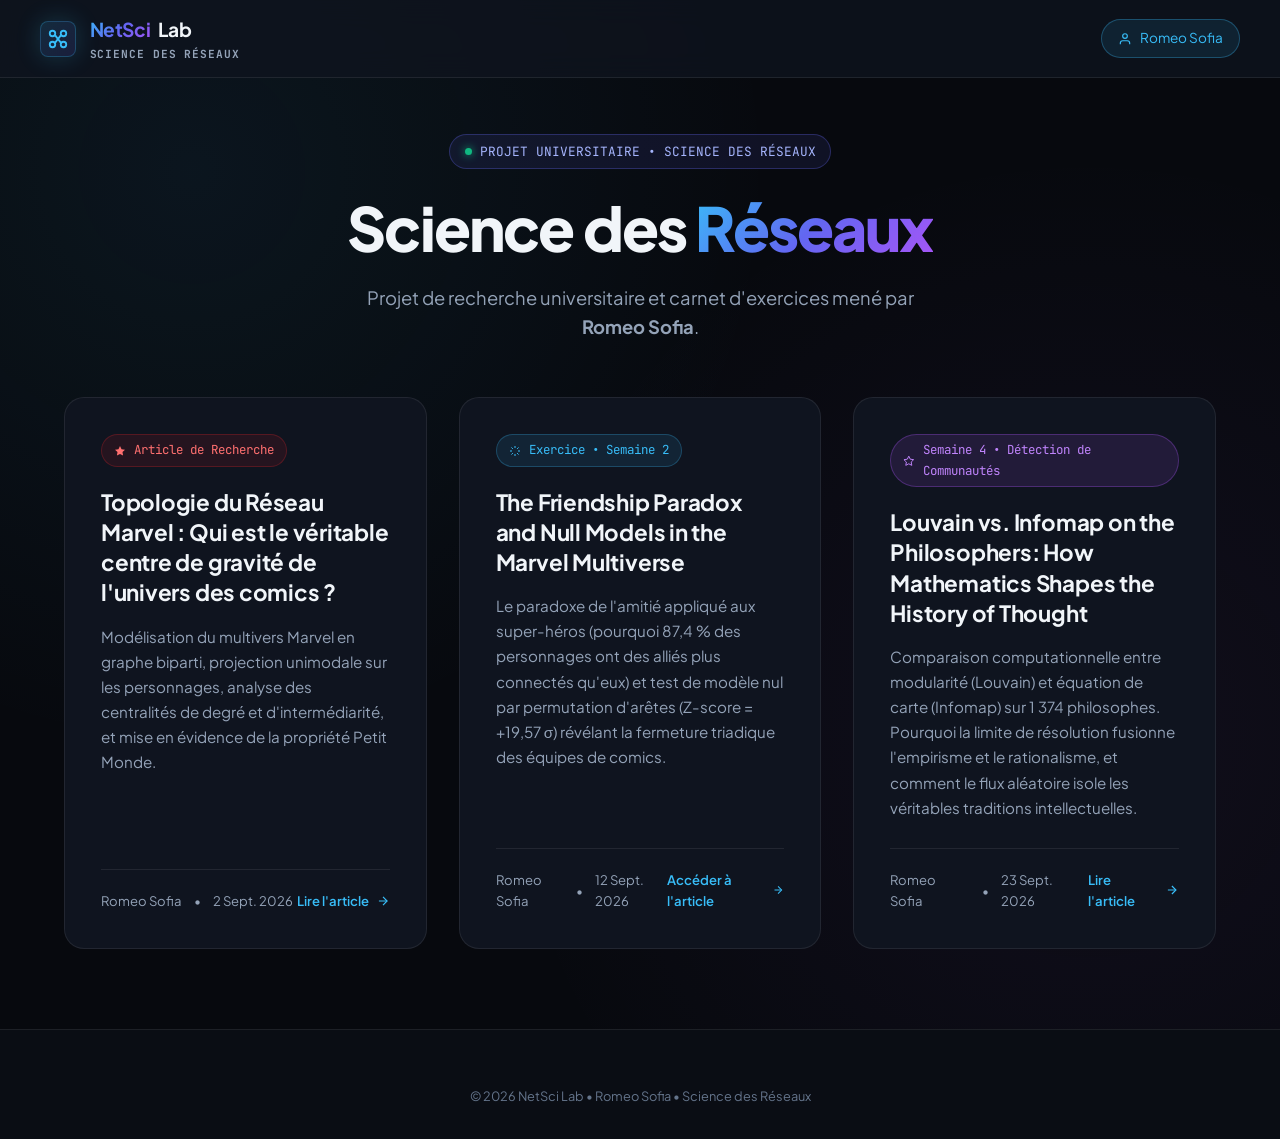
==== commit 47b9ba9a: "Ajout week 4 et mise a jour" ====
--- a/index.html
+++ b/index.html
@@ -113,7 +113,7 @@
         </div>
 
         <h2 class="article-card-title">
-          Exercice 2.11 - Go nuts with your LLM
+          The Friendship Paradox and Null Models in the Marvel Multiverse
         </h2>
 
         <p class="article-card-desc">
@@ -136,6 +136,39 @@
         </div>
       </a>
 
+      <!-- ARTICLE 3 : SEMAINE 4 (LOUVAIN VS INFOMAP) -->
+      <a href="blog_post_week4.html" class="article-card">
+        <div class="article-card-badge" style="background: rgba(168, 85, 247, 0.12); border-color: rgba(168, 85, 247, 0.3); color: #c084fc;">
+          <svg width="12" height="12" viewBox="0 0 24 24" fill="none" stroke="currentColor" stroke-width="2">
+            <polygon points="12 2 15.09 8.26 22 9.27 17 14.14 18.18 21.02 12 17.77 5.82 21.02 7 14.14 2 9.27 8.91 8.26 12 2"></polygon>
+          </svg>
+          Semaine 4 &bull; Détection de Communautés
+        </div>
+
+        <h2 class="article-card-title">
+          Louvain vs. Infomap on the Philosophers: How Mathematics Shapes the History of Thought
+        </h2>
+
+        <p class="article-card-desc">
+          Comparaison computationnelle entre modularité (Louvain) et équation de carte (Infomap) sur 1 374 philosophes. Pourquoi la limite de résolution fusionne l'empirisme et le rationalisme, et comment le flux aléatoire isole les véritables traditions intellectuelles.
+        </p>
+
+        <div class="article-card-footer">
+          <div class="article-card-meta">
+            <span>Romeo Sofia</span>
+            <span>&bull;</span>
+            <span>23 Sept. 2026</span>
+          </div>
+          <span class="article-card-link">
+            Lire l'article
+            <svg width="14" height="14" viewBox="0 0 24 24" fill="none" stroke="currentColor" stroke-width="2">
+              <line x1="5" y1="12" x2="19" y2="12"></line>
+              <polyline points="12 5 19 12 12 19"></polyline>
+            </svg>
+          </span>
+        </div>
+      </a>
+
     </div>
   </main>
 
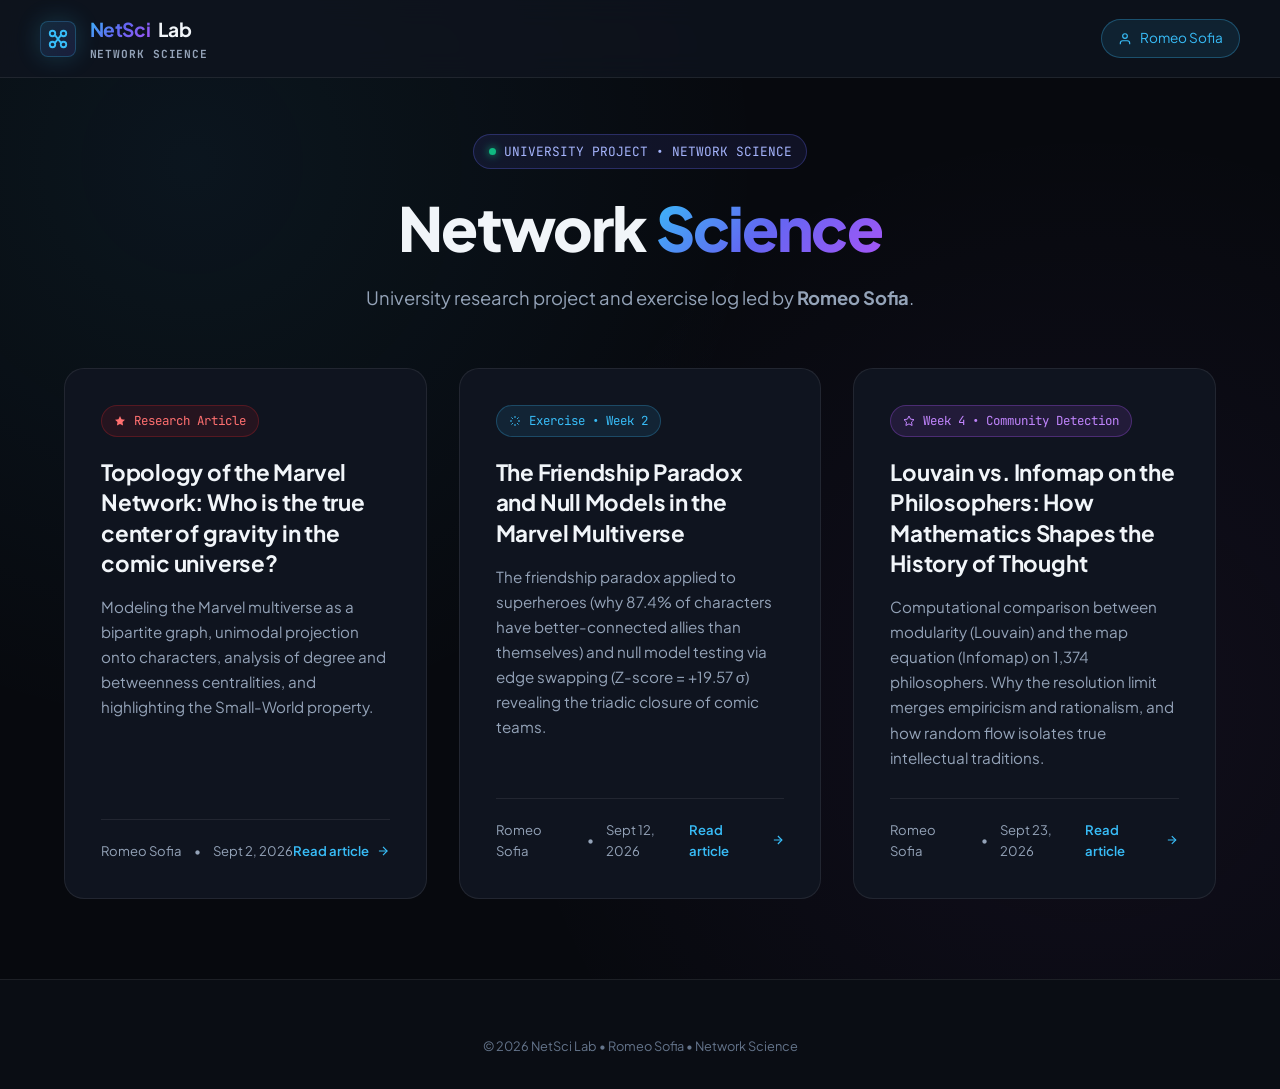
==== commit 0924b6bc: "Translate index, marvel, and exercise 2.11 to English" ====
--- a/index.html
+++ b/index.html
@@ -1,10 +1,10 @@
 <!DOCTYPE html>
-<html lang="fr">
+<html lang="en">
 <head>
   <meta charset="UTF-8">
   <meta name="viewport" content="width=device-width, initial-scale=1.0">
-  <title>NetSci Lab // Science des Réseaux</title>
-  <meta name="description" content="Carnet de recherche et projets en théorie des graphes et science des réseaux - Par Romeo Sofia">
+  <title>NetSci Lab // Network Science</title>
+  <meta name="description" content="Research log and projects in graph theory and network science - By Romeo Sofia">
   
   <!-- Polices Google Fonts (Plus Jakarta Sans & JetBrains Mono) -->
   <link rel="preconnect" href="https://fonts.googleapis.com">
@@ -19,7 +19,7 @@
   <!-- NAVIGATION -->
   <header class="navbar">
     <div class="nav-container">
-      <a href="index.html" class="brand" aria-label="Accueil NetSci Lab">
+      <a href="index.html" class="brand" aria-label="NetSci Lab Home">
         <div class="brand-icon">
           <svg width="22" height="22" viewBox="0 0 24 24" fill="none" stroke="currentColor" stroke-width="2" stroke-linecap="round" stroke-linejoin="round">
             <circle cx="6" cy="6" r="3"></circle>
@@ -34,7 +34,7 @@
           <div class="brand-title">
             <span>NetSci</span> Lab
           </div>
-          <span class="univ-badge">Science des Réseaux</span>
+          <span class="univ-badge">Network Science</span>
         </div>
       </a>
 
@@ -54,15 +54,15 @@
   <section class="hero" style="margin-top: 3.5rem; margin-bottom: 3.5rem;">
     <div class="hero-pill">
       <span class="hero-pill-dot"></span>
-      PROJET UNIVERSITAIRE &bull; SCIENCE DES RÉSEAUX
+      UNIVERSITY PROJECT &bull; NETWORK SCIENCE
     </div>
     
     <h1 class="hero-title">
-      Science des <span class="gradient-text">Réseaux</span>
+      Network <span class="gradient-text">Science</span>
     </h1>
 
     <p class="hero-subtitle" style="max-width: 580px;">
-      Projet de recherche universitaire et carnet d'exercices mené par <strong>Romeo Sofia</strong>.
+      University research project and exercise log led by <strong>Romeo Sofia</strong>.
     </p>
   </section>
 
@@ -76,25 +76,25 @@
           <svg width="12" height="12" viewBox="0 0 24 24" fill="currentColor">
             <polygon points="12 2 15.09 8.26 22 9.27 17 14.14 18.18 21.02 12 17.77 5.82 21.02 7 14.14 2 9.27 8.91 8.26 12 2"></polygon>
           </svg>
-          Article de Recherche
+          Research Article
         </div>
 
         <h2 class="article-card-title">
-          Topologie du Réseau Marvel : Qui est le véritable centre de gravité de l'univers des comics ?
+          Topology of the Marvel Network: Who is the true center of gravity in the comic universe?
         </h2>
 
         <p class="article-card-desc">
-          Modélisation du multivers Marvel en graphe biparti, projection unimodale sur les personnages, analyse des centralités de degré et d'intermédiarité, et mise en évidence de la propriété Petit Monde.
+          Modeling the Marvel multiverse as a bipartite graph, unimodal projection onto characters, analysis of degree and betweenness centralities, and highlighting the Small-World property.
         </p>
 
         <div class="article-card-footer">
           <div class="article-card-meta">
             <span>Romeo Sofia</span>
             <span>&bull;</span>
-            <span>2 Sept. 2026</span>
+            <span>Sept 2, 2026</span>
           </div>
           <span class="article-card-link">
-            Lire l'article
+            Read article
             <svg width="14" height="14" viewBox="0 0 24 24" fill="none" stroke="currentColor" stroke-width="2">
               <line x1="5" y1="12" x2="19" y2="12"></line>
               <polyline points="12 5 19 12 12 19"></polyline>
@@ -109,7 +109,7 @@
           <svg width="12" height="12" viewBox="0 0 24 24" fill="none" stroke="currentColor" stroke-width="2">
             <path d="M12 2v4M12 18v4M4.93 4.93l2.83 2.83M16.24 16.24l2.83 2.83M2 12h4M18 12h4M4.93 19.07l2.83-2.83M16.24 7.76l2.83-2.83"></path>
           </svg>
-          Exercice &bull; Semaine 2
+          Exercise &bull; Week 2
         </div>
 
         <h2 class="article-card-title">
@@ -117,17 +117,17 @@
         </h2>
 
         <p class="article-card-desc">
-          Le paradoxe de l'amitié appliqué aux super-héros (pourquoi 87,4 % des personnages ont des alliés plus connectés qu'eux) et test de modèle nul par permutation d'arêtes (Z-score = +19,57 &sigma;) révélant la fermeture triadique des équipes de comics.
+          The friendship paradox applied to superheroes (why 87.4% of characters have better-connected allies than themselves) and null model testing via edge swapping (Z-score = +19.57 &sigma;) revealing the triadic closure of comic teams.
         </p>
 
         <div class="article-card-footer">
           <div class="article-card-meta">
             <span>Romeo Sofia</span>
             <span>&bull;</span>
-            <span>12 Sept. 2026</span>
+            <span>Sept 12, 2026</span>
           </div>
           <span class="article-card-link">
-            Accéder à l'article
+            Read article
             <svg width="14" height="14" viewBox="0 0 24 24" fill="none" stroke="currentColor" stroke-width="2">
               <line x1="5" y1="12" x2="19" y2="12"></line>
               <polyline points="12 5 19 12 12 19"></polyline>
@@ -142,7 +142,7 @@
           <svg width="12" height="12" viewBox="0 0 24 24" fill="none" stroke="currentColor" stroke-width="2">
             <polygon points="12 2 15.09 8.26 22 9.27 17 14.14 18.18 21.02 12 17.77 5.82 21.02 7 14.14 2 9.27 8.91 8.26 12 2"></polygon>
           </svg>
-          Semaine 4 &bull; Détection de Communautés
+          Week 4 &bull; Community Detection
         </div>
 
         <h2 class="article-card-title">
@@ -150,17 +150,17 @@
         </h2>
 
         <p class="article-card-desc">
-          Comparaison computationnelle entre modularité (Louvain) et équation de carte (Infomap) sur 1 374 philosophes. Pourquoi la limite de résolution fusionne l'empirisme et le rationalisme, et comment le flux aléatoire isole les véritables traditions intellectuelles.
+          Computational comparison between modularity (Louvain) and the map equation (Infomap) on 1,374 philosophers. Why the resolution limit merges empiricism and rationalism, and how random flow isolates true intellectual traditions.
         </p>
 
         <div class="article-card-footer">
           <div class="article-card-meta">
             <span>Romeo Sofia</span>
             <span>&bull;</span>
-            <span>23 Sept. 2026</span>
+            <span>Sept 23, 2026</span>
           </div>
           <span class="article-card-link">
-            Lire l'article
+            Read article
             <svg width="14" height="14" viewBox="0 0 24 24" fill="none" stroke="currentColor" stroke-width="2">
               <line x1="5" y1="12" x2="19" y2="12"></line>
               <polyline points="12 5 19 12 12 19"></polyline>
@@ -175,9 +175,9 @@
   <!-- PIED DE PAGE (FOOTER) -->
   <footer class="site-footer">
     <div class="footer-bottom" style="border-top: none; padding-top: 0; justify-content: center; text-align: center;">
-      <p>&copy; 2026 NetSci Lab &bull; Romeo Sofia &bull; Science des Réseaux</p>
+      <p>&copy; 2026 NetSci Lab &bull; Romeo Sofia &bull; Network Science</p>
     </div>
   </footer>
 
 </body>
-</html>
+</html>
